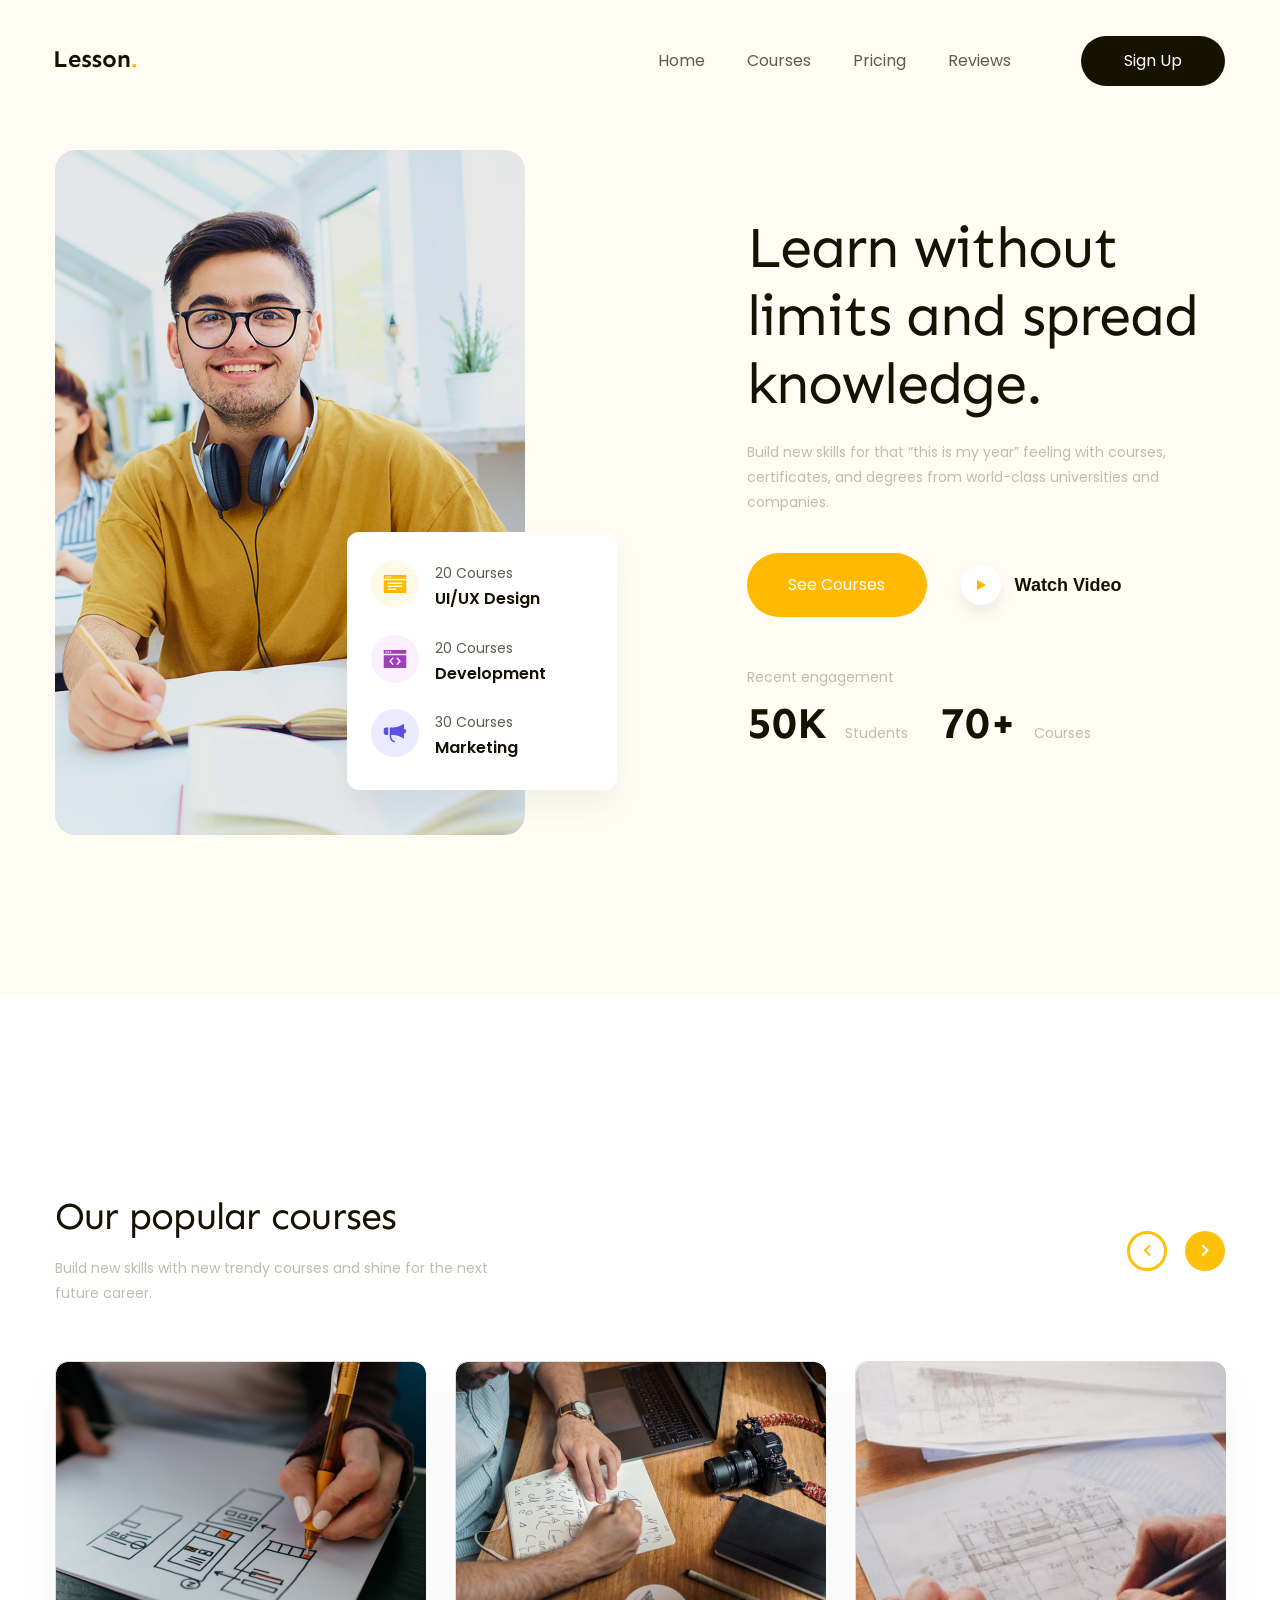
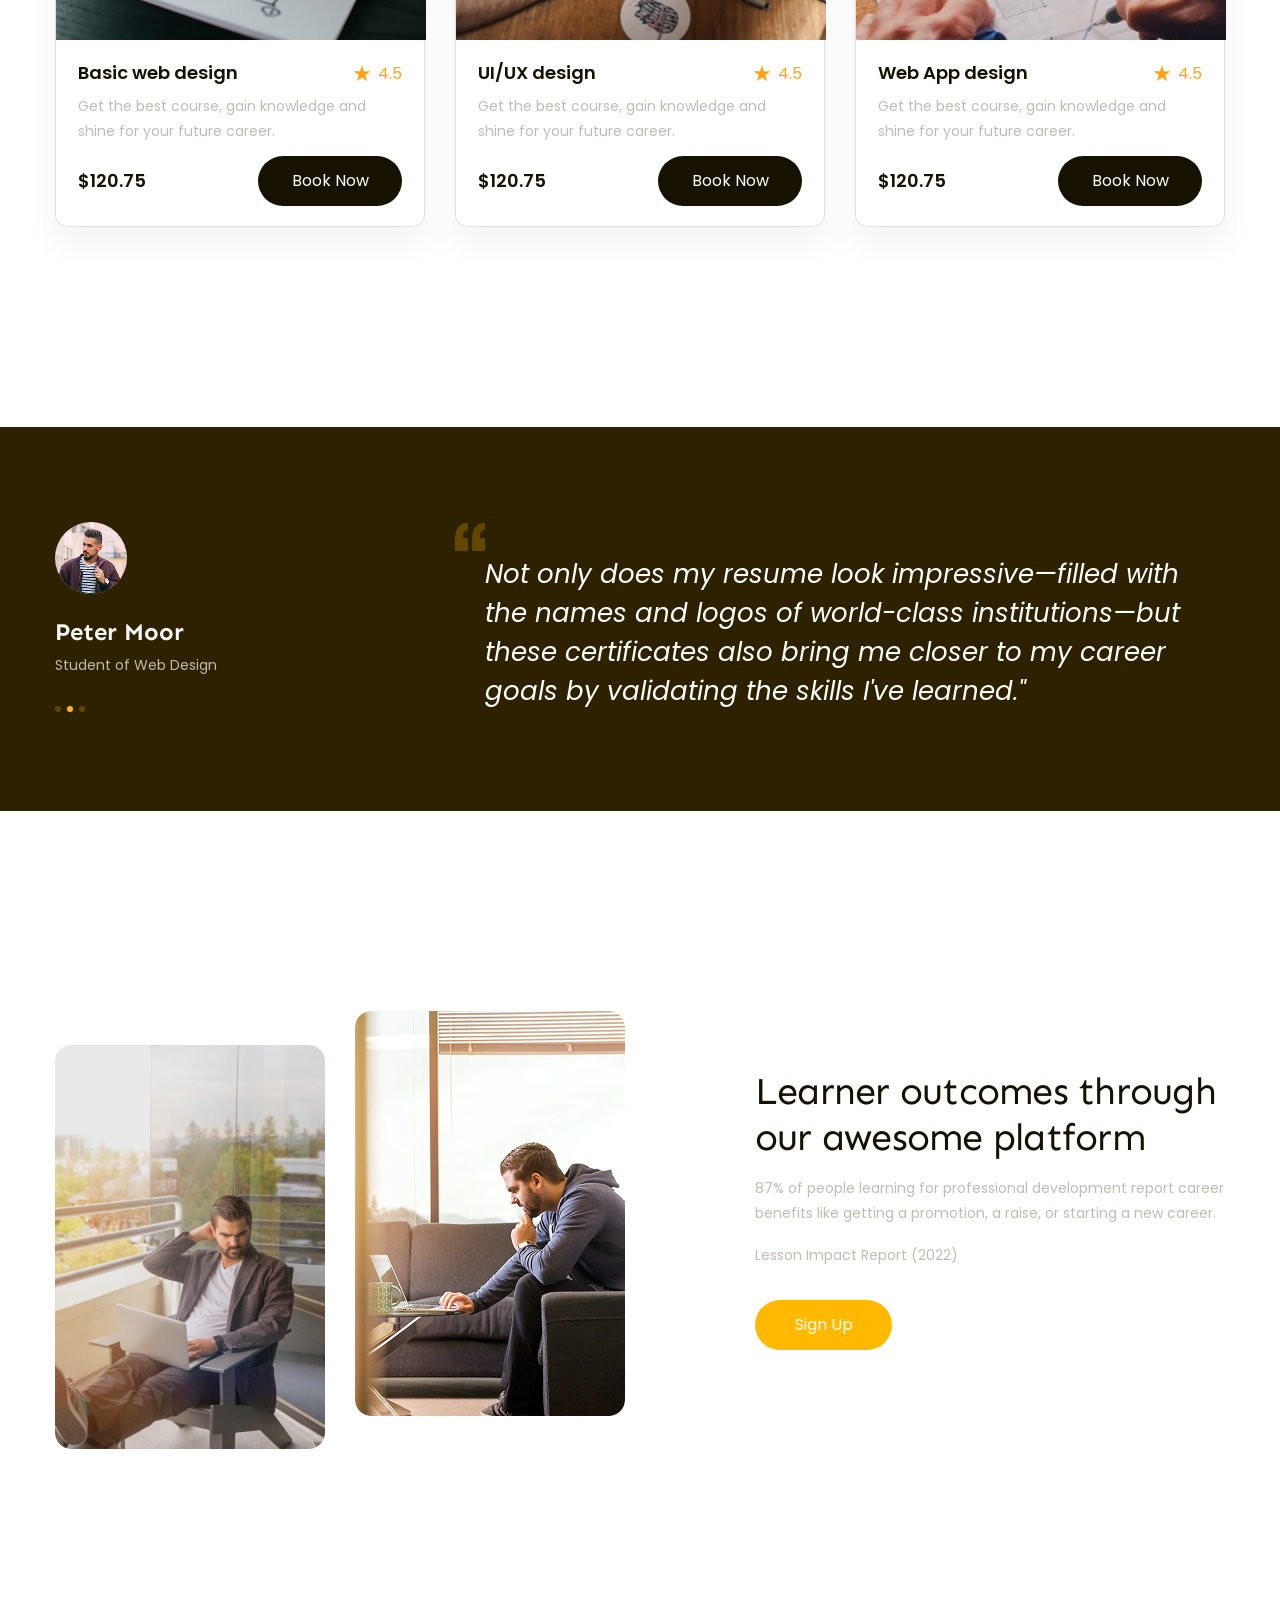
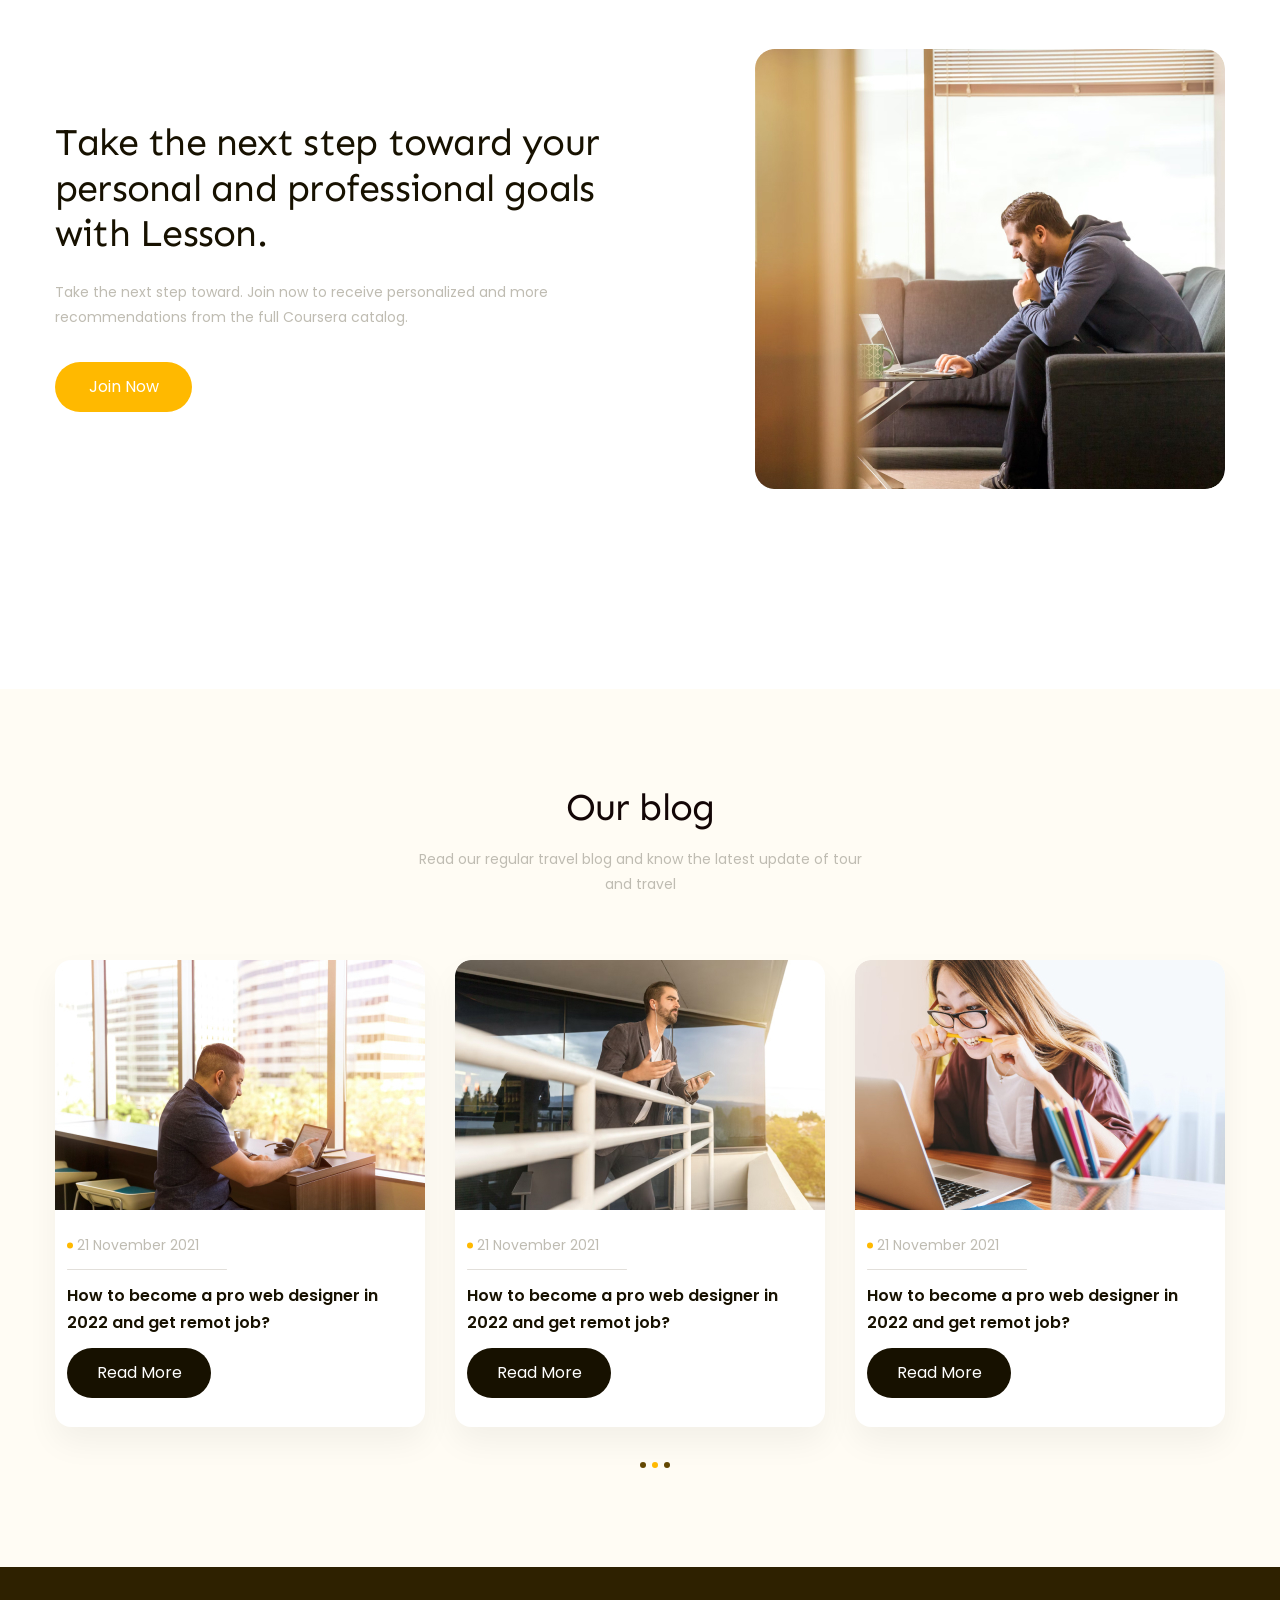
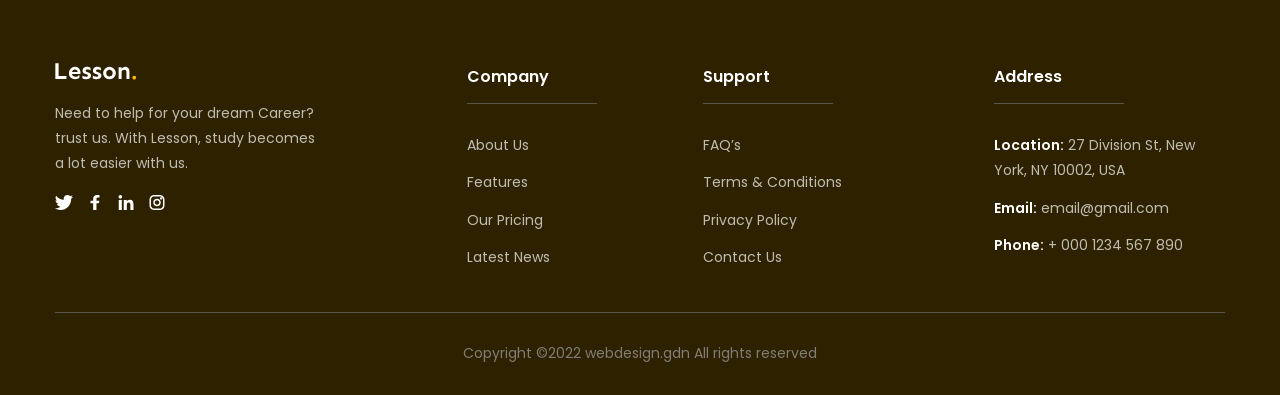
==== index.html @ d5eab435 "Di chuyển assets và index.html ra khỏi DUAN2" ====
<!DOCTYPE html>
<html lang="en">
    <head>
        <meta charset="UTF-8" />
        <meta name="viewport" content="width=device-width, initial-scale=1.0" />
        <title>du an 2</title>
        <!-- reset css -->
        <link rel="stylesheet" href="./assets/css/reset.css" />
        <!-- icon -->
        <link
            rel="stylesheet"
            href="https://cdnjs.cloudflare.com/ajax/libs/font-awesome/5.15.3/css/all.min.css"
        />

        <!-- embed font -->
        <link rel="preconnect" href="https://fonts.googleapis.com" />
        <link rel="preconnect" href="https://fonts.gstatic.com" crossorigin />
        <link
            href="https://fonts.googleapis.com/css2?family=Poppins:ital,wght@0,400;0,600;0,700;1,400&family=Sen:wght@700&display=swap"
            rel="stylesheet"
        />
        <!-- styles -->
        <link rel="stylesheet" href="./assets/css/styles.css" />
    </head>
    <body>
        <main>
            <!-- -------------fixed--------------- -->
            <header class="header fixed">
                <div class="main-content">
                    <div class="body">
                        <!-- logo -->
                        <a href=""
                            ><img
                                src="./assets/img/logo.svg"
                                alt="lesson"
                                class="logo"
                        /></a>
                        <!-- nav -->
                        <nav class="nav">
                            <ul>
                                <li class="active">
                                    <a href="#home">Home</a>
                                </li>
                                <li>
                                    <a href="#course">Courses</a>
                                </li>
                                <li>
                                    <a href="#pricing">Pricing</a>
                                </li>
                                <li>
                                    <a href="#review">Reviews</a>
                                </li>
                            </ul>
                        </nav>
                        <!-- action -->
                        <div class="action">
                            <a href="#!" class="btn signup-btn">Sign Up</a>
                        </div>
                    </div>
                </div>
            </header>
            <!-- -----------Hero-------------- -->
            <div id="home" class="hero">
                <div class="main-content">
                    <div class="body">
                        <!-- hero left -->
                        <div class="media-block">
                            <img
                                src="./assets/img/hero.jpg"
                                alt="Learn without limits and spread knowledge."
                                class="img"
                            />

                            <div class="hero-summary">
                                <div class="item">
                                    <div class="icon">
                                        <img
                                            src="./assets/icon/list.svg"
                                            alt="UI/UX Design"
                                        />
                                    </div>
                                    <div class="info">
                                        <p class="label">20 Courses</p>
                                        <p class="title">UI/UX Design</p>
                                    </div>
                                </div>

                                <div class="item">
                                    <div class="icon">
                                        <img
                                            src="./assets/icon/dev.svg"
                                            alt="Development"
                                        />
                                    </div>
                                    <div class="info">
                                        <p class="label">20 Courses</p>
                                        <p class="title">Development</p>
                                    </div>
                                </div>

                                <div class="item">
                                    <div class="icon">
                                        <img
                                            src="./assets/icon/speaker.svg"
                                            alt="Marketing"
                                        />
                                    </div>
                                    <div class="info">
                                        <p class="label">30 Courses</p>
                                        <p class="title">Marketing</p>
                                    </div>
                                </div>
                            </div>
                        </div>
                        <!-- hero-right -->
                        <div class="content-block">
                            <h1 class="heading">
                                Learn without limits and spread knowledge.
                            </h1>
                            <p class="desc">
                                Build new skills for that “this is my year”
                                feeling with courses, certificates, and degrees
                                from world-class universities and companies.
                            </p>
                            <div class="cta-group">
                                <a class="btn hero-cta" href="#!"
                                    >See Courses</a
                                >
                                <button class="watch-video">
                                    <div class="icon">
                                        <img
                                            src="assets/icon/play.svg"
                                            alt=""
                                        />
                                    </div>
                                    <span>Watch Video</span>
                                </button>
                            </div>
                            <p class="desc">Recent engagement</p>
                            <p class="desc start">
                                <strong>50K</strong> Students
                                <strong>70+</strong> Courses
                            </p>
                        </div>
                    </div>
                </div>
            </div>
            <!-------------course----------------- -->
            <section id="course" class="course main-content">
                <!-- introduce -->
                <div class="introduce">
                    <h2 class="heading">Our popular courses</h2>
                    <p class="desc">
                        Build new skills with new trendy courses and shine for
                        the next future career.
                    </p>
                </div>
                <!-- chuyển--------------- -->

                <div class="transfer">
                    <button>
                        <i
                            class="fas fa-chevron-left my-icon"
                            style="color: #ffc107"
                        ></i>
                    </button>
                    <button>
                        <i
                            class="fas fa-chevron-right my-icon-2"
                            style="color: #fff"
                        ></i>
                    </button>
                </div>

                <div class="dislay">
                    <div class="main">
                        <img
                            class="img"
                            src="./assets/img/Webds.jpg"
                            alt="Basic web design"
                        />
                        <div class="review">
                            <div class="review-3">
                                <h3 class="heading">Basic web design</h3>
                                <div class="danhgia">
                                    <img
                                        src="./assets/icon/Star 6.svg"
                                        alt="sao"
                                        class="icon"
                                    />
                                    <span>4.5</span>
                                </div>
                            </div>
                            <p class="desc">
                                Get the best course, gain knowledge and shine
                                for your future career.
                            </p>
                            <div class="buy">
                                <strong class="money">$120.75</strong>
                                <a href="#!" class="btn">Book Now</a>
                            </div>
                        </div>
                    </div>
                    <div class="main">
                        <img
                            class="img"
                            src="./assets/img/uiux.jpg"
                            alt="UI/UX design"
                        />
                        <div class="review">
                            <div class="review-3">
                                <h3 class="heading">UI/UX design</h3>
                                <div class="danhgia">
                                    <img
                                        src="./assets/icon/Star 6.svg"
                                        alt="sao"
                                        class="icon"
                                    />
                                    <span>4.5</span>
                                </div>
                            </div>
                            <p class="desc">
                                Get the best course, gain knowledge and shine
                                for your future career.
                            </p>
                            <div class="buy">
                                <strong class="money">$120.75</strong>
                                <a href="#!" class="btn">Book Now</a>
                            </div>
                        </div>
                    </div>
                    <div class="main">
                        <img
                            class="img"
                            src="./assets/img/appds.jpg"
                            alt="Web App design"
                        />
                        <div class="review">
                            <div class="review-3">
                                <h3 class="heading">Web App design</h3>
                                <div class="danhgia">
                                    <img
                                        src="./assets/icon/Star 6.svg"
                                        alt="sao"
                                        class="icon"
                                    />
                                    <span>4.5</span>
                                </div>
                            </div>
                            <p class="desc">
                                Get the best course, gain knowledge and shine
                                for your future career.
                            </p>
                            <div class="buy">
                                <strong class="money">$120.75</strong>
                                <a href="#!" class="btn">Book Now</a>
                            </div>
                        </div>
                    </div>
                </div>
            </section>
            <!-- ----------     slogan--------------- -->
            <section class="slogan">
                <div class="main-content">
                    <div class="author">
                        <img
                            src="./assets/img/avt.jpg"
                            alt="avatar"
                            class="avt"
                        />
                        <h3 class="name">Peter Moor</h3>
                        <p class="desc">Student of Web Design</p>
                        <img
                            src="./assets/icon/3cham.svg"
                            alt=""
                            class="icon"
                        />
                    </div>
                    <main class="slogan-content">
                        <img
                            src="./assets/icon/champhay.svg"
                            alt=""
                            class="icon"
                        />
                        <i
                            >Not only does my resume look impressive—filled with
                            the names and logos of world-class institutions—but
                            these certificates also bring me closer to my career
                            goals by validating the skills I've learned."
                        </i>
                    </main>
                </div>
            </section>
            <!-- -------------stats------------ -->
            <section id="pricing" class="stats">
                <div class="main-content">
                    <!-- ------------stats on-------------- -->
                    <div class="highlight">
                        <img
                            src="./assets/img/imgstas1.jpg"
                            alt="ảnh"
                            class="img-stats1"
                        />
                        <img
                            src="./assets/img/imgstas2.jpg"
                            alt="ảnh"
                            class="img-stats2"
                        />
                        <div class="stats-main-1">
                            <h2 class="heading">
                                Learner outcomes through our awesome platform
                            </h2>
                            <p class="desc">
                                87% of people learning for professional
                                development report career benefits like getting
                                a promotion, a raise, or starting a new career.
                            </p>
                            <p class="desc">Lesson Impact Report (2022)</p>
                            <a href="#!" class="btn">Sign Up</a>
                        </div>
                    </div>
                    <!-- -------------stats below---------------- -->
                    <div class="call-action">
                        <div class="stats-main-2">
                            <h2 class="heading">
                                Take the next step toward your personal and
                                professional goals with Lesson.
                            </h2>
                            <p class="desc">
                                Take the next step toward. Join now to receive
                                personalized and more recommendations from the
                                full Coursera catalog.
                            </p>
                            <a href="#!" class="btn">Join Now</a>
                        </div>
                        <img
                            src="./assets/img/imgstas3.jpg"
                            alt="ảnh"
                            class="img-stats3"
                        />
                    </div>
                </div>
            </section>
            <!-- -----------------blog------------- -->
            <section id="review" class="blog">
                <div class="main-content">
                    <div class="blog-title">
                        <h2 class="heading">Our blog</h2>
                        <p class="desc">
                            Read our regular travel blog and know the latest
                            update of tour and travel
                        </p>
                    </div>
                    <main class="blog-main">
                        <div class="blog-main-content-parent">
                            <img
                                src="./assets/img/imgblog-1.jpg"
                                alt="avt-1"
                                class="img"
                            />
                            <div class="blog-main-content">
                                <div class="time">
                                    <img
                                        src="./assets/icon/icon-time-blog.svg"
                                        alt="."
                                        class="icon"
                                    />
                                    <p class="desc">21 November 2021</p>
                                </div>
                                <h3 class="heading">
                                    How to become a pro web designer in 2022 and
                                    get remot job?
                                </h3>
                                <a href="#!" class="btn">Read More</a>
                            </div>
                        </div>
                        <div class="blog-main-content-parent">
                            <img
                                src="./assets/img/imgblog-2.jpg"
                                alt="avt-2"
                                class="img"
                            />
                            <div class="blog-main-content">
                                <div class="time">
                                    <img
                                        src="./assets/icon/icon-time-blog.svg"
                                        alt="."
                                        class="icon"
                                    />
                                    <p class="desc">21 November 2021</p>
                                </div>
                                <h3 class="heading">
                                    How to become a pro web designer in 2022 and
                                    get remot job?
                                </h3>
                                <a href="#!" class="btn">Read More</a>
                            </div>
                        </div>
                        <div class="blog-main-content-parent">
                            <img
                                src="./assets/img/imgblog-3.jpg"
                                alt="avt-3"
                                class="img"
                            />
                            <div class="blog-main-content">
                                <div class="time">
                                    <img
                                        src="./assets/icon/icon-time-blog.svg"
                                        alt="."
                                        class="icon"
                                    />
                                    <p class="desc">21 November 2021</p>
                                </div>
                                <h3 class="heading">
                                    How to become a pro web designer in 2022 and
                                    get remot job?
                                </h3>
                                <a href="#!" class="btn">Read More</a>
                            </div>
                        </div>
                    </main>
                </div>
                <div class="icon-chuyentiep">
                    <img src="./assets/icon/3cham.svg" alt="chuyentrang" />
                </div>
            </section>
            <!-------------footer-------------------- -->
            <footer class="footer">
                <main class="main-content">
                    <main class="footer-main-content">
                        <div class="main-content-child-1">
                            <a href=""
                                ><img
                                    src="./assets/icon/Lesson-footer..svg"
                                    alt=""
                                    class="logo"
                            /></a>

                            <p class="desc">
                                Need to help for your dream Career? trust us.
                                With Lesson, study becomes a lot easier with us.
                            </p>
                            <div class="icon-parent">
                                <img
                                    src="./assets/icon/twitter.svg"
                                    alt="twitter"
                                    class="icon"
                                />
                                <img
                                    src="./assets/icon/Facebook.svg"
                                    alt="facebook"
                                    class="icon"
                                />
                                <img
                                    src="./assets/icon/Linkedin.svg"
                                    alt="linkedin"
                                    class="icon"
                                />
                                <img
                                    src="./assets/icon/Instagram.svg"
                                    alt="instagram"
                                    class="icon"
                                />
                            </div>
                        </div>

                        <div class="main-content-child-2">
                            <div class="main-content-child">
                                <h2 class="heading">Company</h2>
                                <p class="desc">About Us</p>
                                <p class="desc">Features</p>
                                <p class="desc">Our Pricing</p>
                                <p class="desc">Latest News</p>
                            </div>
                            <div class="main-content-child">
                                <h2 class="heading">Support</h2>
                                <p class="desc">FAQ’s</p>
                                <p class="desc">Terms & Conditions</p>
                                <p class="desc">Privacy Policy</p>
                                <p class="desc">Contact Us</p>
                            </div>
                            <div class="main-content-child">
                                <h2 class="heading">Address</h2>

                                <p class="desc">
                                    <strong>Location:</strong> 27 Division St,
                                    New York, NY 10002, USA
                                </p>
                                <p class="desc">
                                    <strong>Email:</strong> email@gmail.com
                                </p>

                                <p class="desc">
                                    <strong>Phone:</strong> + 000 1234 567 890
                                </p>
                            </div>
                        </div>
                    </main>
                    <footer class="Copyright">
                        Copyright ©2022 webdesign.gdn All rights reserved
                    </footer>
                </main>
            </footer>
        </main>
    </body>
</html>
---- assets/css/styles.css ----
* {
    box-sizing: border-box;
}

:root {
    --primary-color: #ffb900;
    --font-family: "Sen", sans-serif;
}
html {
    font-size: 62.5%;
    scroll-behavior: smooth;
}
body {
    font-size: 1.6rem;
    font-family: "Poppins", sans-serif;
}
/* common */
.btn {
    display: inline-block;
    text-align: center;
    min-width: 144px;
    padding: 0 16px;
    line-height: 50px;
    color: #fff;
    font-size: 16px;
    border-radius: 9999px;
    background: #171100;
}
.btn:hover {
    opacity: 0.9;
}
a {
    text-decoration: none;
}
.main-content {
    width: 1170px;
    max-width: calc(100% - 48px);
    margin-left: auto;
    margin-right: auto;
}
/* header */
.header {
    background: #fffcf4;
}
.header .hero {
    height: 100vh;
}
.fixed {
    position: sticky;
    top: -28px;
    z-index: 10;
}
.header .body {
    display: flex;
    align-items: center;
    padding: 36px 0 8px;
}
.nav {
    margin-left: auto;
}

.nav ul {
    display: flex;
}
.nav a {
    position: relative;
    padding: 8px 21px;
    color: #5f5b53;
    font-size: 1.6rem;
}
nav a::after {
    content: "";
    position: absolute;
    left: 20px;
    bottom: 8px;
    width: 16px;
    height: 2px; /* Độ dày gạch chân */
    background-color: #000; /* Màu gạch chân */
    transform: scaleX(0); /* Ẩn gạch chân ban đầu */
    transform-origin: top;
    transition: transform 0.3s; /* Hiệu ứng chuyển động */
}

nav a:hover::after {
    transform: scaleX(1); /* Hiển thị gạch chân khi hover */
}

.nav a:hover {
    text-shadow: 1px 0 0 currentColor;
    color: #171100;
    transition: transform 0.3s ease-in-out;
}
/* 
.nav li.active a::after {
    position: absolute;
    left: 21px;
    bottom: 6px;
    display: block;
    content: "";
    width: 12px;
    height: 2px;
    border-radius: 1px;
    background: #171100;
}  */
.header .action {
    margin-left: 49px;
}
/* ------------hero------------- */
.hero {
    background: #fffcf4;
    padding: 56px 0 0;
    height: 100vh;
}
.hero .body {
    display: flex;
}
/* hero left  */
.hero .media-block {
    width: 48%;
    position: relative;
}

.hero .media-block .img {
    width: 470px;
    height: 685px;
    border-radius: 20px;
    object-fit: cover;
}

.hero-summary {
    position: absolute;
    right: 0;
    padding: 28px 24px;
    bottom: 48px;
    width: 270px;
    border-radius: 12px;
    background: #fff;
    box-shadow: 0px 16px 32px 0px rgba(0, 0, 0, 0.05);
}
.hero .hero-summary .item {
    display: flex;
}
.hero .hero-summary .item + .item {
    margin-top: 22px;
}
.hero .hero-summary .icon {
    width: 48px;
    height: 48px;
    border-radius: 50%;
    background-color: #fff9e8;
    display: flex;
    justify-content: center;
    align-items: center;
}
.hero-summary .item:nth-of-type(2) .icon {
    background: #fcefff;
}
.hero-summary .item:nth-of-type(3) .icon {
    background: #ebeaff;
}

.hero .hero-summary .info {
    margin-left: 16px;
}
.hero-summary .info .label {
    color: #5f5b53;
    font-size: 14px;
    line-height: 1.86;
}
.hero-summary .info .title {
    color: #171100;
    font-size: 1.8 rem;
    font-weight: 600;
    line-height: 1.67;
}

/* hero right ------------------ */
.hero .content-block {
    padding: 64px 0 0 130px;
    width: 52%;
}
.hero .heading {
    color: #171100;
    font-family: var(--font-family);
    font-size: 5.8rem;
    line-height: 1.17;
    letter-spacing: -1.16px;
}
.hero .desc {
    margin: 22px 0 22px 0;
    color: #5f5b53;
    font-size: 1.8rem;
    line-height: 1.6; /* 166.667% */
}

.hero .cta-group {
    display: flex;
    margin: 38px 0 48px 0;
}
.hero-cta {
    min-width: 180px;
    line-height: 64px;
    background-color: var(--primary-color);
}
.content-block .watch-video {
    display: flex;
    align-items: center;
    margin-left: 28px;
    border: none;
    background: #fffcf4;
}
.watch-video .icon {
    display: flex;
    align-items: center;
    justify-content: center;
    width: 40px;
    height: 40px;
    margin-right: 14px;
    border-radius: 50%;
    background: rgba(255, 255, 255, 1);
    box-shadow: 0px 8px 16px rgba(0, 0, 0, 0.07);
}
.watch-video .icon {
    cursor: pointer;
}
.content-block span {
    color: #171100;
    font-size: 1.8rem;
    font-weight: 600;
    line-height: 1.6; /* 166.667% */
}
.start strong {
    margin-right: 14px;
    color: #171100;
    font-family: var(--font-family);
    font-size: 4.4rem;
    font-weight: 700;
    line-height: 1.2; /* 122.727% */
}
.start strong:nth-of-type(2) {
    margin-left: 28px;
}
.content-block .start {
    min-width: 173px;
    height: 54px;
    margin-top: -14px;
}
/* -----------course--------------- */
.course {
    padding: 200px 0;
    position: relative;
}
.course .main:nth-of-type(2) {
    margin: 0 30px;
}
.course .main {
    border-radius: 12px;
    background: #fff;
    border: 1px solid #e2dfda;
    box-shadow: 0px 18px 36px 0px rgba(0, 0, 0, 0.05);
    min-width: 370px;
    height: 466px;
}
.course .dislay {
    display: flex;
}
.introduce .heading {
    color: #171100;
    font-family: var(--font-family);
    font-size: 3.8rem;
    line-height: 1.2; /* 126.316% */
    letter-spacing: -0.76px;
}
.introduce .desc {
    display: inline-block;
    width: 458px;
    color: #5f5b53;
    font-size: 1.8rem;
    font-weight: 400;
    line-height: 1.6; /* 166.667% */
    margin: 16px 0 55px;
}

/* ------------chuyển tiếp ----------------- */
.transfer {
    position: absolute;
    right: 0;
    top: 242px;
    display: flex;
    width: 98px;
    justify-content: space-between;
}
.transfer button {
    background: #fff;
    border: none;
    cursor: pointer;
}
.my-icon {
    display: flex;
    align-items: center;
    justify-content: center;
    width: 40px;
    height: 40px;
    background: #fff;
    border: 3px #ffc107 solid;
    border-radius: 50%;
    margin: -6px;
}
.my-icon-2 {
    display: flex;
    align-items: center;
    justify-content: center;
    width: 40px;
    height: 40px;
    background: #ffc107;
    border-radius: 50%;
    margin: -6px;
}

.dislay .main .img {
    object-fit: cover;
    border-radius: 12px 12px 0px 0px;
    padding-bottom: 16px;
}
.review-3 {
    display: flex;
    justify-content: space-between;
    align-items: center;
}
.danhgia {
    display: flex;
}
.danhgia span {
    padding-left: 7px;
    color: #fea31b;
    font-size: 1.6rem;
    font-weight: 400;
    line-height: 1.7; /* 175% */
}
.review .heading {
    color: #171100;
    font-size: 1.8rem;
    font-weight: 600;
    line-height: 1.6; /* 166.667% */
}
.review .desc {
    margin: 6px 0 12px;
    width: 326px;
    color: #5f5b53;
    font-size: 1.4rem;
    font-weight: 400;
    line-height: 1.8; /* 185.714% */
}
.dislay .review {
    padding: 0 22px;
}
.review .buy {
    display: flex;
    justify-content: space-between;
    align-items: center;
}
.buy .money {
    color: #171100;
    font-size: 1.8rem;
    font-weight: 600;
    line-height: 1.6; /* 166.667% */
}
.buy .btn {
    width: 118px;
    height: 50px;
    background: #171100;
}
.buy .btn:hover {
    background: #ffb900;
    transition: background 0.3s ease-in-out;
}
/* ----------------Slogan------------------ */
.slogan {
    background: #2e2100;
    padding-top: 96px;
    padding-bottom: 96px;
}
.slogan .main-content {
    position: relative;
    display: flex;
    justify-content: space-between;
    align-items: end;
    min-width: 400px;
    height: 192px;
}
.slogan .avt {
    width: 72px;
    height: 72px;
    object-fit: cover;
    border-radius: 50%;
}
.author .name {
    color: #f7f7f7;
    font-family: var(--font-family);
    font-size: 2.4rem;
    font-weight: 700;
    line-height: 1.4; /* 141.667% */
    margin: 18px 0 4px;
}
.author .desc {
    min-width: 159px;
    color: #bfbcb2;
    font-size: 1.4rem;
    font-weight: 400;
    line-height: 1.8; /* 185.714% */
}
.author .icon {
    width: 30px;
    height: 6px;
    margin-top: 28px;
}
.slogan-content .icon {
    position: absolute;
    left: 400px;
    top: 0;
    width: 30px;
    height: 28px;
}
.slogan-content i {
    display: inline-block;
    width: 740px;
    height: 160px;
    color: #fff;
    font-size: 2.6rem;
    font-style: italic;
    font-weight: 400;
    line-height: 1.5; /* 153.846% */
}
/* -------------------stats------------------- */
.stats {
    padding-top: 200px;
    height: 1478px;
}

.stats .heading {
    color: #171100;
    font-family: var(--font-family);
    font-size: 3.8rem;
    line-height: 1.2; /* 126.316% */
    letter-spacing: -0.76px;
}
.stats .desc {
    color: #5f5b53;
    font-size: 1.6rem;
    font-weight: 400;
    line-height: 1.7; /* 175% */
    padding-top: 16px;
}
.stats .btn {
    min-width: 137px;
    height: 50px;
    background: var(--primary-color);
}
/* stats on */
.stats .highlight {
    display: flex;
}
.highlight .stats-main-1 {
    padding-top: 58px;
}
.highlight .img-stats1 {
    margin: 34px 30px 0 0;
    min-width: 270px;
    height: 404px;
    object-fit: cover;
    border-radius: 16px;
}
.highlight .img-stats2 {
    margin-right: 130px;
    min-width: 270px;
    height: 405px;
    object-fit: cover;

    border-radius: 16px;
}
.highlight .desc:nth-of-type(2) {
    padding: 16px 0 32px;
}
/* stats below */
.stats .call-action {
    display: flex;
    padding-top: 200px;
    height: 135px;
}
.call-action .stats-main-2 {
    margin-top: 71px;
}
.stats-main-2 .heading {
    width: 570px;
    height: 144px;
}
.stats-main-2 .desc {
    width: 570px;
    padding-bottom: 32px;
}
.call-action .img-stats3 {
    min-width: 470px;
    height: 440px;
    object-fit: cover;
    padding-left: 130px;
    border-radius: 20px;
}

/* --------------blog-------------- */
.blog {
    position: relative;
    background: #fffcf4;
    height: 878px;
}
.blog .icon-chuyentiep {
    position: absolute;
    bottom: 96px;
    left: 50%;
}
/*------blog-title------------- */
.blog-title {
    padding-top: 96px;
    display: flex;
    flex-direction: column;
    align-items: center;
    text-align: center;
}

.blog-title .heading {
    color: #130606;
    font-family: var(--font-family);
    font-size: 3.8rem;
    line-height: 1.2; /* 126.316% */
    letter-spacing: -0.76px;
}
.blog-title .desc {
    margin-top: 16px;
    margin-bottom: 55px;
    width: 448px;
    height: 58px;
    color: #696262;
    font-size: 1.6rem;
    font-weight: 400;
    line-height: 1.7; /* 175% */
}
/* -------------blog-main------------- */
.blog .blog-main {
    display: flex;
    justify-content: space-between;
}
.blog-main-content-parent {
    min-width: 370px;
    height: 467px;
    border-radius: 16px;
    background: #fff;
    box-shadow: 0px 16px 32px 0px rgba(0, 0, 0, 0.05);
}
.blog-main-content-parent .img {
    width: 370px;
    height: 250px;
    object-fit: cover;
    border-radius: 16px 16px 0px 0px;
}
.blog-main-content-parent .blog-main-content {
    padding: 20px 12px 0;
}
.blog-main .time {
    position: relative;
    display: flex;
}
.blog-main .time::before {
    position: absolute;
    content: " ";
    width: 160px;
    height: 1px;
    border-radius: 0.5px;
    background: #e2dfda;
    bottom: -12px;
}

.time .desc {
    margin-left: 4px;
}
.blog-main .desc {
    color: #5f5b53;
    font-size: 1.4rem;
    font-weight: 400;
    line-height: 1.8; /* 185.714% */
}
.blog-main .heading {
    width: 330px;
    margin-top: 24px;
    color: #171100;
    font-size: 1.6rem;
    font-weight: 600;
    line-height: 1.7; /* 175% */
}
.blog-main .btn {
    margin-top: 12px;
    width: 118px;
    height: 50px;
}
.blog-main .btn:hover {
    background: var(--primary-color);
    transition: background 0.3s;
}

/* ------------footer----------------- */
.footer {
    position: relative;
    background: #2e2100;
    height: 428px;
}
.footer .footer-main-content {
    display: flex;
    padding-top: 96px;
}

.main-content-child-1 {
    padding-right: 145px;
}

.main-content-child-1 .icon {
    display: inline-block;
    width: 85px;
    height: 24px;
}
.main-content .desc {
    color: #bfbcb2;
    font-size: 1.4rem;
    font-weight: 400;
    line-height: 1.8;
}
.main-content-child-1 .desc {
    padding: 18px 0;
    width: 267px;
}
.main-content-child-1 .icon-parent {
    display: flex;
    justify-content: space-between;
    width: 111px;
    height: 15px;
}
.main-content-child-1 .icon {
    width: 18px;
    height: 15px;
}

.main-content-child-2 {
    display: flex;
    justify-content: space-between;
    width: 785px;
    height: 211px;
}
.main-content-child-2 .heading {
    position: relative;
    color: #fff;
    font-size: 1.6rem;
    font-weight: 600;
    line-height: 1.7; /* 175% */
}
.main-content-child-2 .heading::before {
    position: absolute;
    left: 0;
    bottom: -14px;
    display: inline-block;
    content: "";
    width: 130px;
    height: 1px;
    background: #59554b;
}

.main-content-child-2 .desc {
    padding-top: 12px;
}
.main-content-child-2 .desc:nth-of-type(1) {
    padding-top: 43px;
}
.main-content-child-2 .main-content-child:nth-of-type(3) {
    width: 231px;
}
.main-content-child-2 .main-content-child:nth-of-type(3) strong {
    color: #fff;
    font-size: 1.4;
    font-weight: 600;
}

.main-content .Copyright {
    margin-top: 67px;
    text-align: center;
    color: #807d74;
    font-size: 1.4rem;
    font-weight: 400;
    line-height: 1.8; /* 185.714% */
}
.footer .main-content::after {
    position: absolute;
    bottom: 82px;
    display: inline-block;
    content: "";
    width: 1170px;
    height: 1px;
    background: #59554b;
}
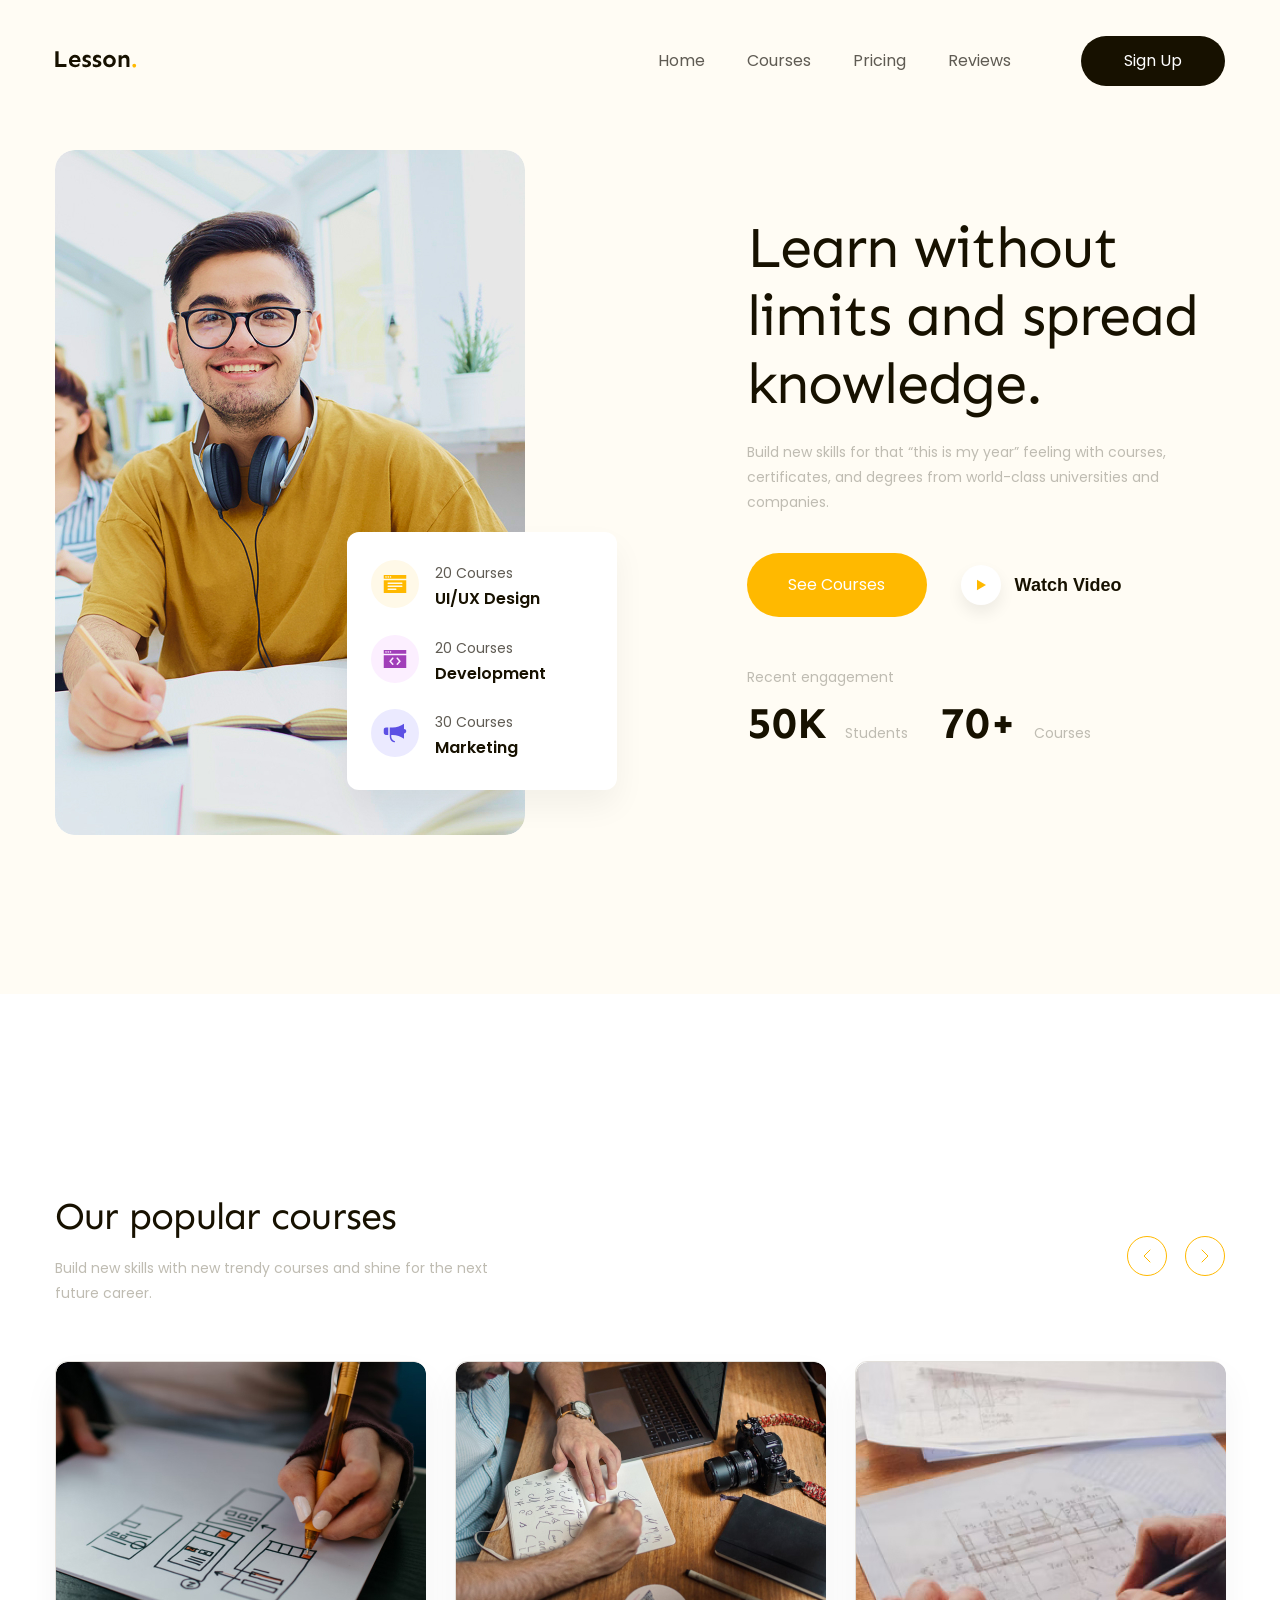
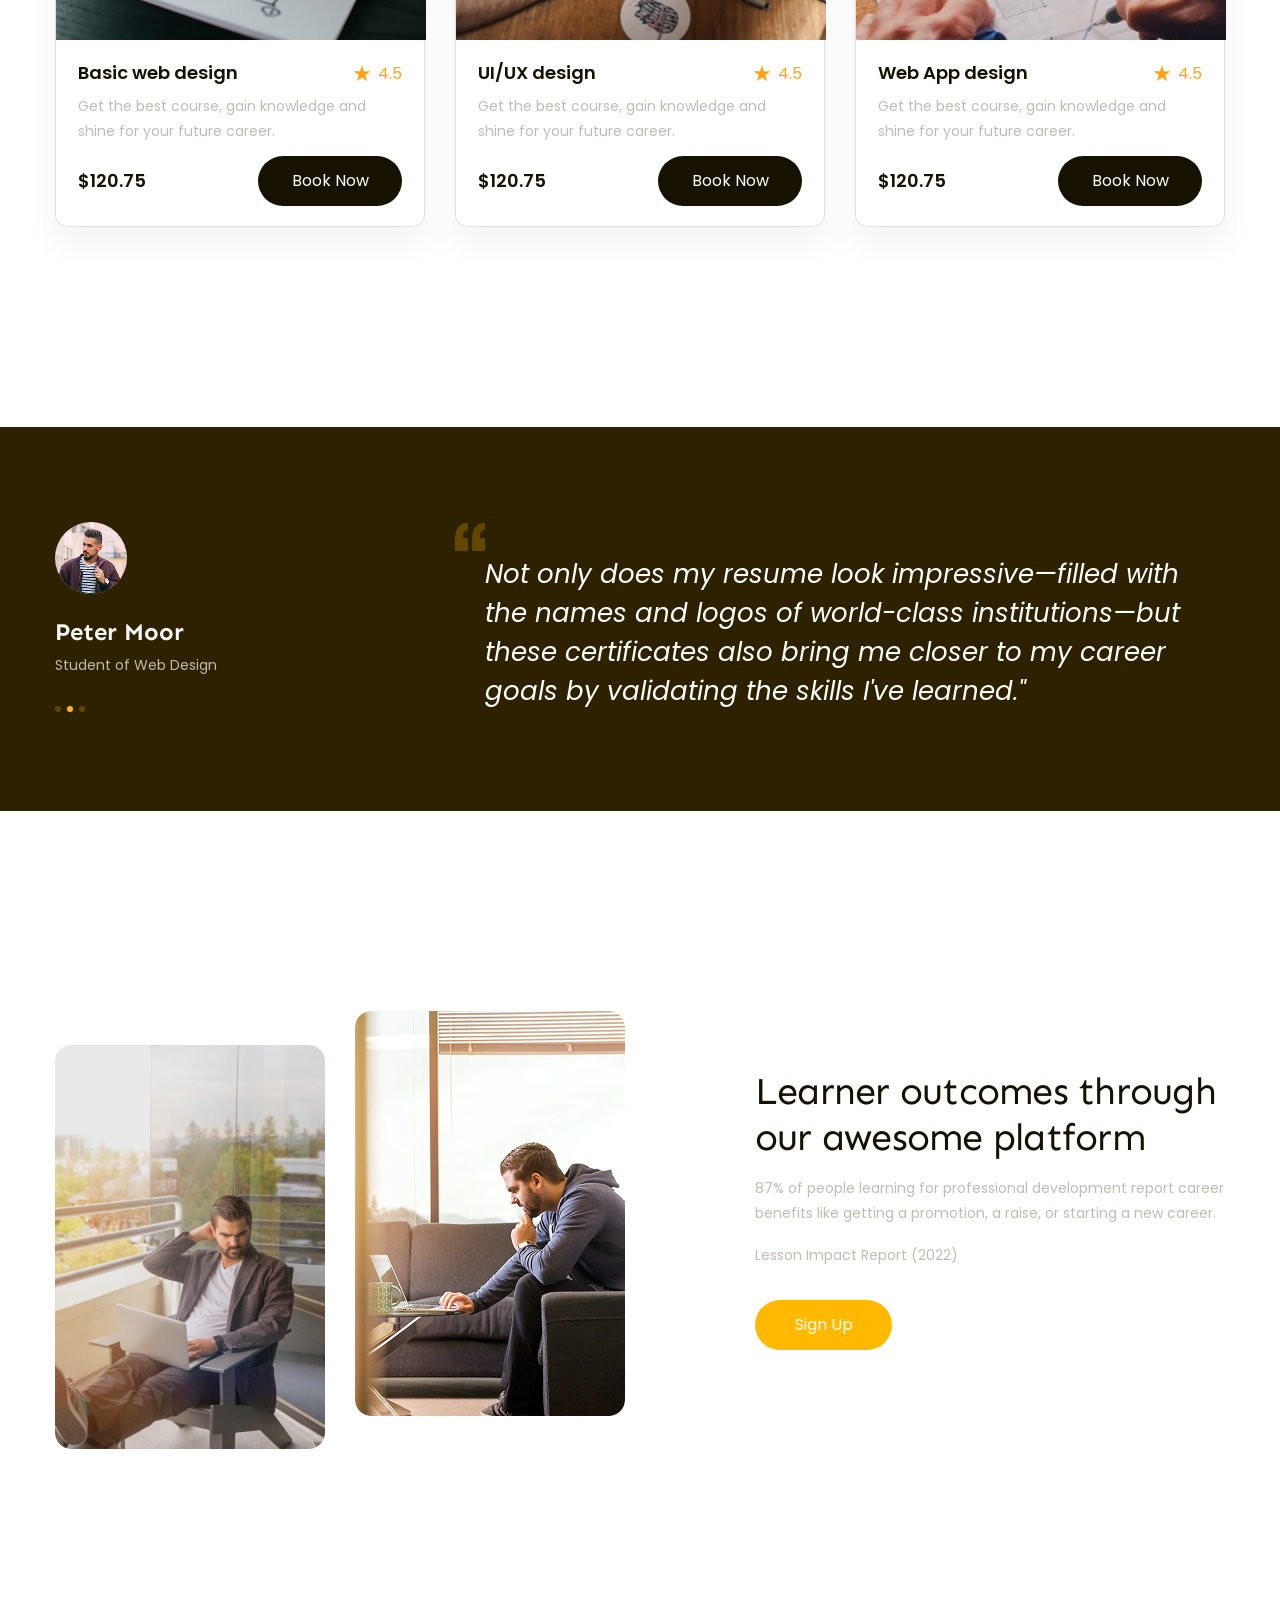
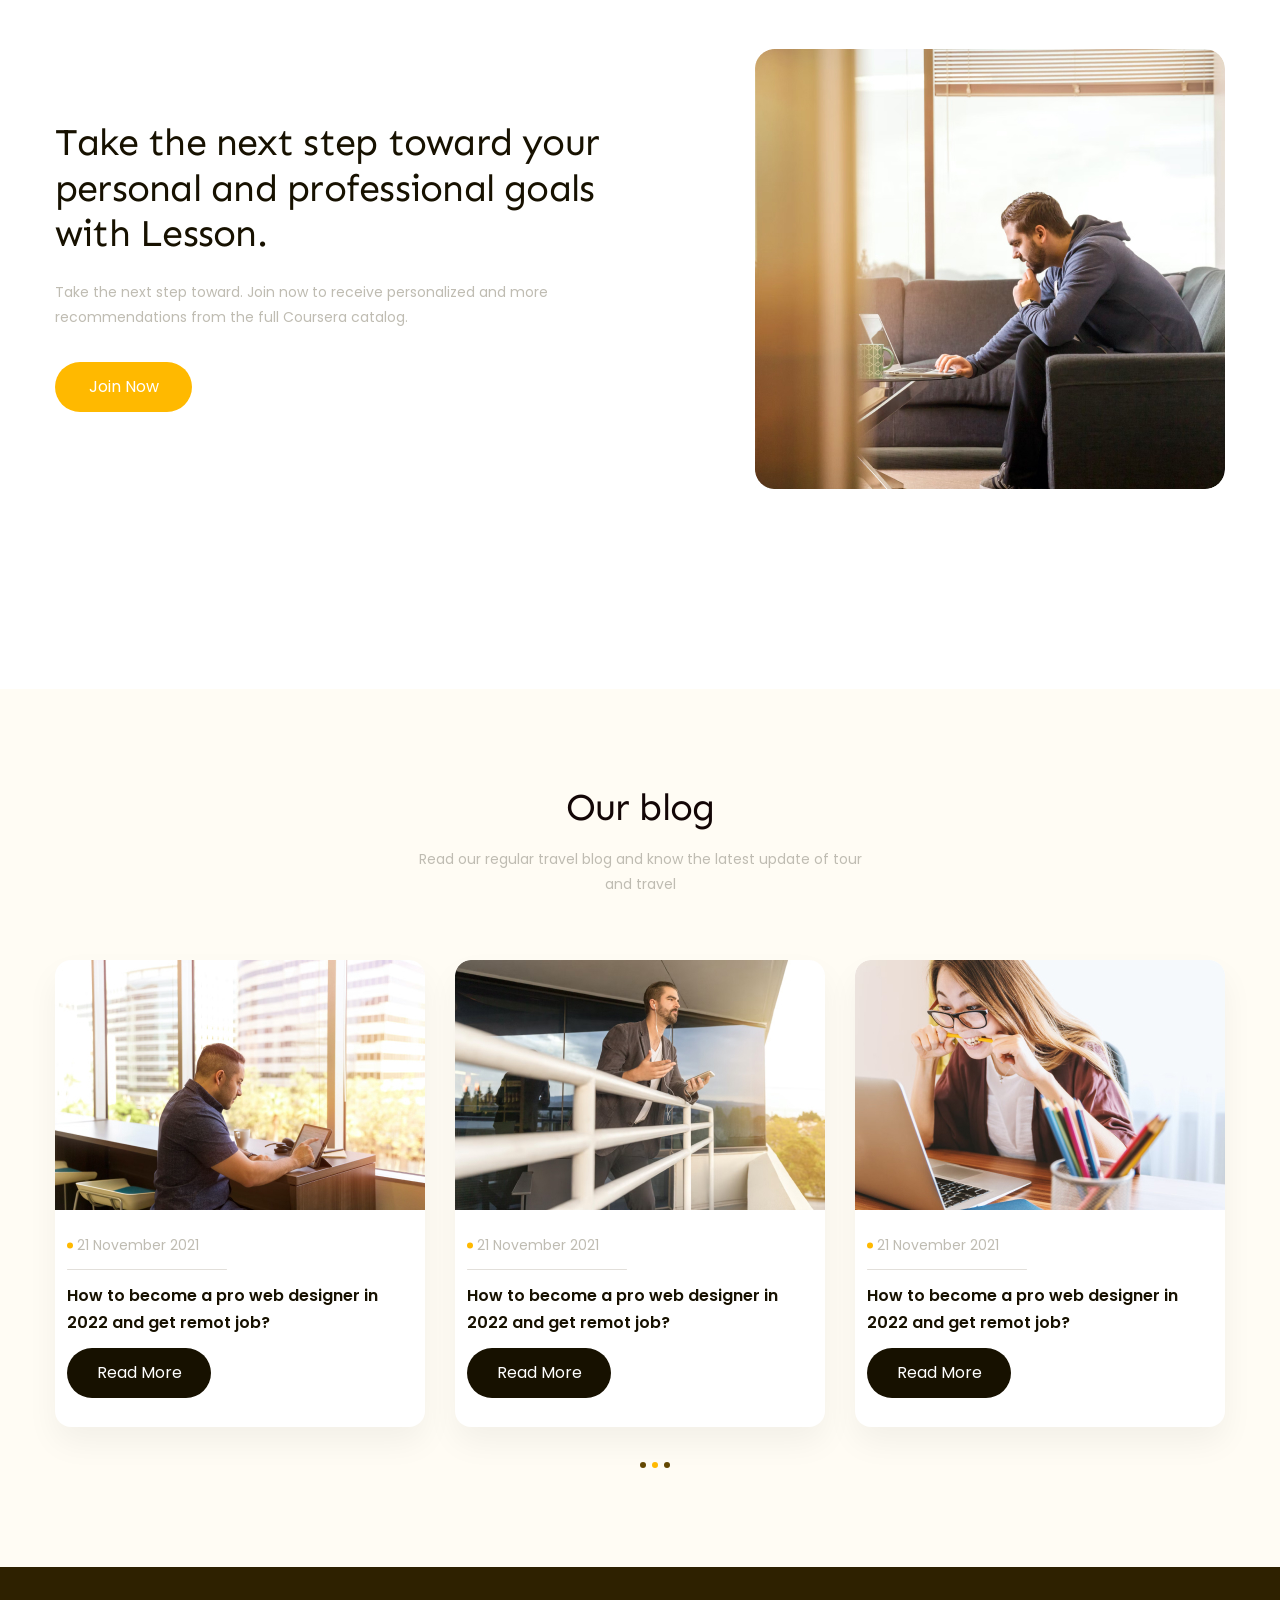
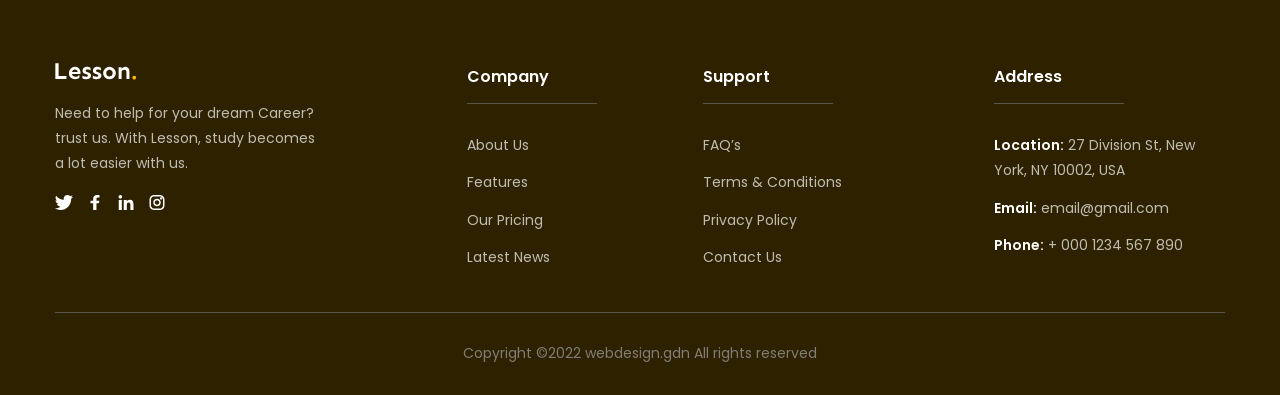
==== commit 2d8b4fad: "chinh lai nut chuyen doi" ====
--- a/index.html
+++ b/index.html
@@ -146,114 +146,137 @@
                 </div>
             </div>
             <!-------------course----------------- -->
-            <section id="course" class="course main-content">
+            <section id="course" class="course">
                 <!-- introduce -->
-                <div class="introduce">
-                    <h2 class="heading">Our popular courses</h2>
-                    <p class="desc">
-                        Build new skills with new trendy courses and shine for
-                        the next future career.
-                    </p>
-                </div>
-                <!-- chuyển--------------- -->
-
-                <div class="transfer">
-                    <button>
-                        <i
-                            class="fas fa-chevron-left my-icon"
-                            style="color: #ffc107"
-                        ></i>
-                    </button>
-                    <button>
-                        <i
-                            class="fas fa-chevron-right my-icon-2"
-                            style="color: #fff"
-                        ></i>
-                    </button>
-                </div>
-
-                <div class="dislay">
-                    <div class="main">
-                        <img
-                            class="img"
-                            src="./assets/img/Webds.jpg"
-                            alt="Basic web design"
-                        />
-                        <div class="review">
-                            <div class="review-3">
-                                <h3 class="heading">Basic web design</h3>
-                                <div class="danhgia">
-                                    <img
-                                        src="./assets/icon/Star 6.svg"
-                                        alt="sao"
-                                        class="icon"
+                <div class="main-content">
+                    <div class="introduce">
+                        <div class="info">
+                            <h2 class="heading">Our popular courses</h2>
+                            <p class="desc">
+                                Build new skills with new trendy courses and
+                                shine for the next future career.
+                            </p>
+                        </div>
+                        <div class="transfer">
+                            <button>
+                                <svg
+                                    xmlns="http://www.w3.org/2000/svg"
+                                    width="8"
+                                    height="14"
+                                    viewBox="0 0 8 14"
+                                    fill="none"
+                                >
+                                    <path
+                                        d="M7 1L1 7L7 13"
+                                        stroke="currentcolor"
+                                        stroke-linecap="round"
+                                        stroke-linejoin="round"
                                     />
-                                    <span>4.5</span>
-                                </div>
-                            </div>
-                            <p class="desc">
-                                Get the best course, gain knowledge and shine
-                                for your future career.
-                            </p>
-                            <div class="buy">
-                                <strong class="money">$120.75</strong>
-                                <a href="#!" class="btn">Book Now</a>
-                            </div>
-                        </div>
-                    </div>
-                    <div class="main">
-                        <img
-                            class="img"
-                            src="./assets/img/uiux.jpg"
-                            alt="UI/UX design"
-                        />
-                        <div class="review">
-                            <div class="review-3">
-                                <h3 class="heading">UI/UX design</h3>
-                                <div class="danhgia">
-                                    <img
-                                        src="./assets/icon/Star 6.svg"
-                                        alt="sao"
-                                        class="icon"
+                                </svg>
+                            </button>
+                            <button>
+                                <svg
+                                    xmlns="http://www.w3.org/2000/svg"
+                                    width="8"
+                                    height="14"
+                                    viewBox="0 0 8 14"
+                                    fill="none"
+                                >
+                                    <path
+                                        d="M1 1L7 7L1 13"
+                                        stroke="currentcolor"
+                                        stroke-linecap="round"
+                                        stroke-linejoin="round"
                                     />
-                                    <span>4.5</span>
-                                </div>
-                            </div>
-                            <p class="desc">
-                                Get the best course, gain knowledge and shine
-                                for your future career.
-                            </p>
-                            <div class="buy">
-                                <strong class="money">$120.75</strong>
-                                <a href="#!" class="btn">Book Now</a>
-                            </div>
-                        </div>
-                    </div>
-                    <div class="main">
-                        <img
-                            class="img"
-                            src="./assets/img/appds.jpg"
-                            alt="Web App design"
-                        />
-                        <div class="review">
-                            <div class="review-3">
-                                <h3 class="heading">Web App design</h3>
-                                <div class="danhgia">
-                                    <img
-                                        src="./assets/icon/Star 6.svg"
-                                        alt="sao"
-                                        class="icon"
-                                    />
-                                    <span>4.5</span>
-                                </div>
-                            </div>
-                            <p class="desc">
-                                Get the best course, gain knowledge and shine
-                                for your future career.
-                            </p>
-                            <div class="buy">
-                                <strong class="money">$120.75</strong>
-                                <a href="#!" class="btn">Book Now</a>
+                                </svg>
+                            </button>
+                        </div>
+                    </div>
+                    <!-- chuyển--------------- -->
+
+                    <div class="dislay">
+                        <div class="main">
+                            <img
+                                class="img"
+                                src="./assets/img/Webds.jpg"
+                                alt="Basic web design"
+                            />
+                            <div class="review">
+                                <div class="review-3">
+                                    <h3 class="heading">Basic web design</h3>
+                                    <div class="danhgia">
+                                        <img
+                                            src="./assets/icon/Star 6.svg"
+                                            alt="sao"
+                                            class="icon"
+                                        />
+                                        <span>4.5</span>
+                                    </div>
+                                </div>
+                                <p class="desc">
+                                    Get the best course, gain knowledge and
+                                    shine for your future career.
+                                </p>
+                                <div class="buy">
+                                    <strong class="money">$120.75</strong>
+                                    <a href="#!" class="btn">Book Now</a>
+                                </div>
+                            </div>
+                        </div>
+                        <div class="main">
+                            <img
+                                class="img"
+                                src="./assets/img/uiux.jpg"
+                                alt="UI/UX design"
+                            />
+                            <div class="review">
+                                <div class="review-3">
+                                    <h3 class="heading">UI/UX design</h3>
+                                    <div class="danhgia">
+                                        <img
+                                            src="./assets/icon/Star 6.svg"
+                                            alt="sao"
+                                            class="icon"
+                                        />
+                                        <span>4.5</span>
+                                    </div>
+                                </div>
+                                <p class="desc">
+                                    Get the best course, gain knowledge and
+                                    shine for your future career.
+                                </p>
+                                <div class="buy">
+                                    <strong class="money">$120.75</strong>
+                                    <a href="#!" class="btn">Book Now</a>
+                                </div>
+                            </div>
+                        </div>
+                        <div class="main">
+                            <img
+                                class="img"
+                                src="./assets/img/appds.jpg"
+                                alt="Web App design"
+                            />
+                            <div class="review">
+                                <div class="review-3">
+                                    <h3 class="heading">Web App design</h3>
+                                    <div class="danhgia">
+                                        <img
+                                            src="./assets/icon/Star 6.svg"
+                                            alt="sao"
+                                            class="icon"
+                                        />
+                                        <span>4.5</span>
+                                    </div>
+                                </div>
+                                <p class="desc">
+                                    Get the best course, gain knowledge and
+                                    shine for your future career.
+                                </p>
+                                <div class="buy">
+                                    <strong class="money">$120.75</strong>
+                                    <a href="#!" class="btn">Book Now</a>
+                                </div>
                             </div>
                         </div>
                     </div>
--- a/assets/css/styles.css
+++ b/assets/css/styles.css
@@ -248,6 +248,8 @@
 /* -----------course--------------- */
 .course {
     padding: 200px 0;
+}
+.course .main-content {
     position: relative;
 }
 .course .main:nth-of-type(2) {
@@ -264,6 +266,11 @@
 .course .dislay {
     display: flex;
 }
+/* introduce ---------------------*/
+.introduce {
+    display: flex;
+    justify-content: space-between;
+}
 .introduce .heading {
     color: #171100;
     font-family: var(--font-family);
@@ -281,40 +288,29 @@
     margin: 16px 0 55px;
 }
 
-/* ------------chuyển tiếp ----------------- */
-.transfer {
-    position: absolute;
-    right: 0;
-    top: 242px;
-    display: flex;
-    width: 98px;
+.introduce .transfer {
+    display: flex;
     justify-content: space-between;
+    width: 9.8rem;
+    height: 4rem;
 }
 .transfer button {
-    background: #fff;
-    border: none;
-    cursor: pointer;
-}
-.my-icon {
     display: flex;
     align-items: center;
     justify-content: center;
+    margin-top: 42px;
+    background: transparent;
+    border: 1px solid var(--primary-color);
     width: 40px;
     height: 40px;
-    background: #fff;
-    border: 3px #ffc107 solid;
     border-radius: 50%;
-    margin: -6px;
-}
-.my-icon-2 {
-    display: flex;
-    align-items: center;
-    justify-content: center;
-    width: 40px;
-    height: 40px;
-    background: #ffc107;
-    border-radius: 50%;
-    margin: -6px;
+
+    color: var(--primary-color);
+}
+.transfer button:hover {
+    background-color: var(--primary-color);
+    color: #fff;
+    cursor: pointer;
 }
 
 .dislay .main .img {
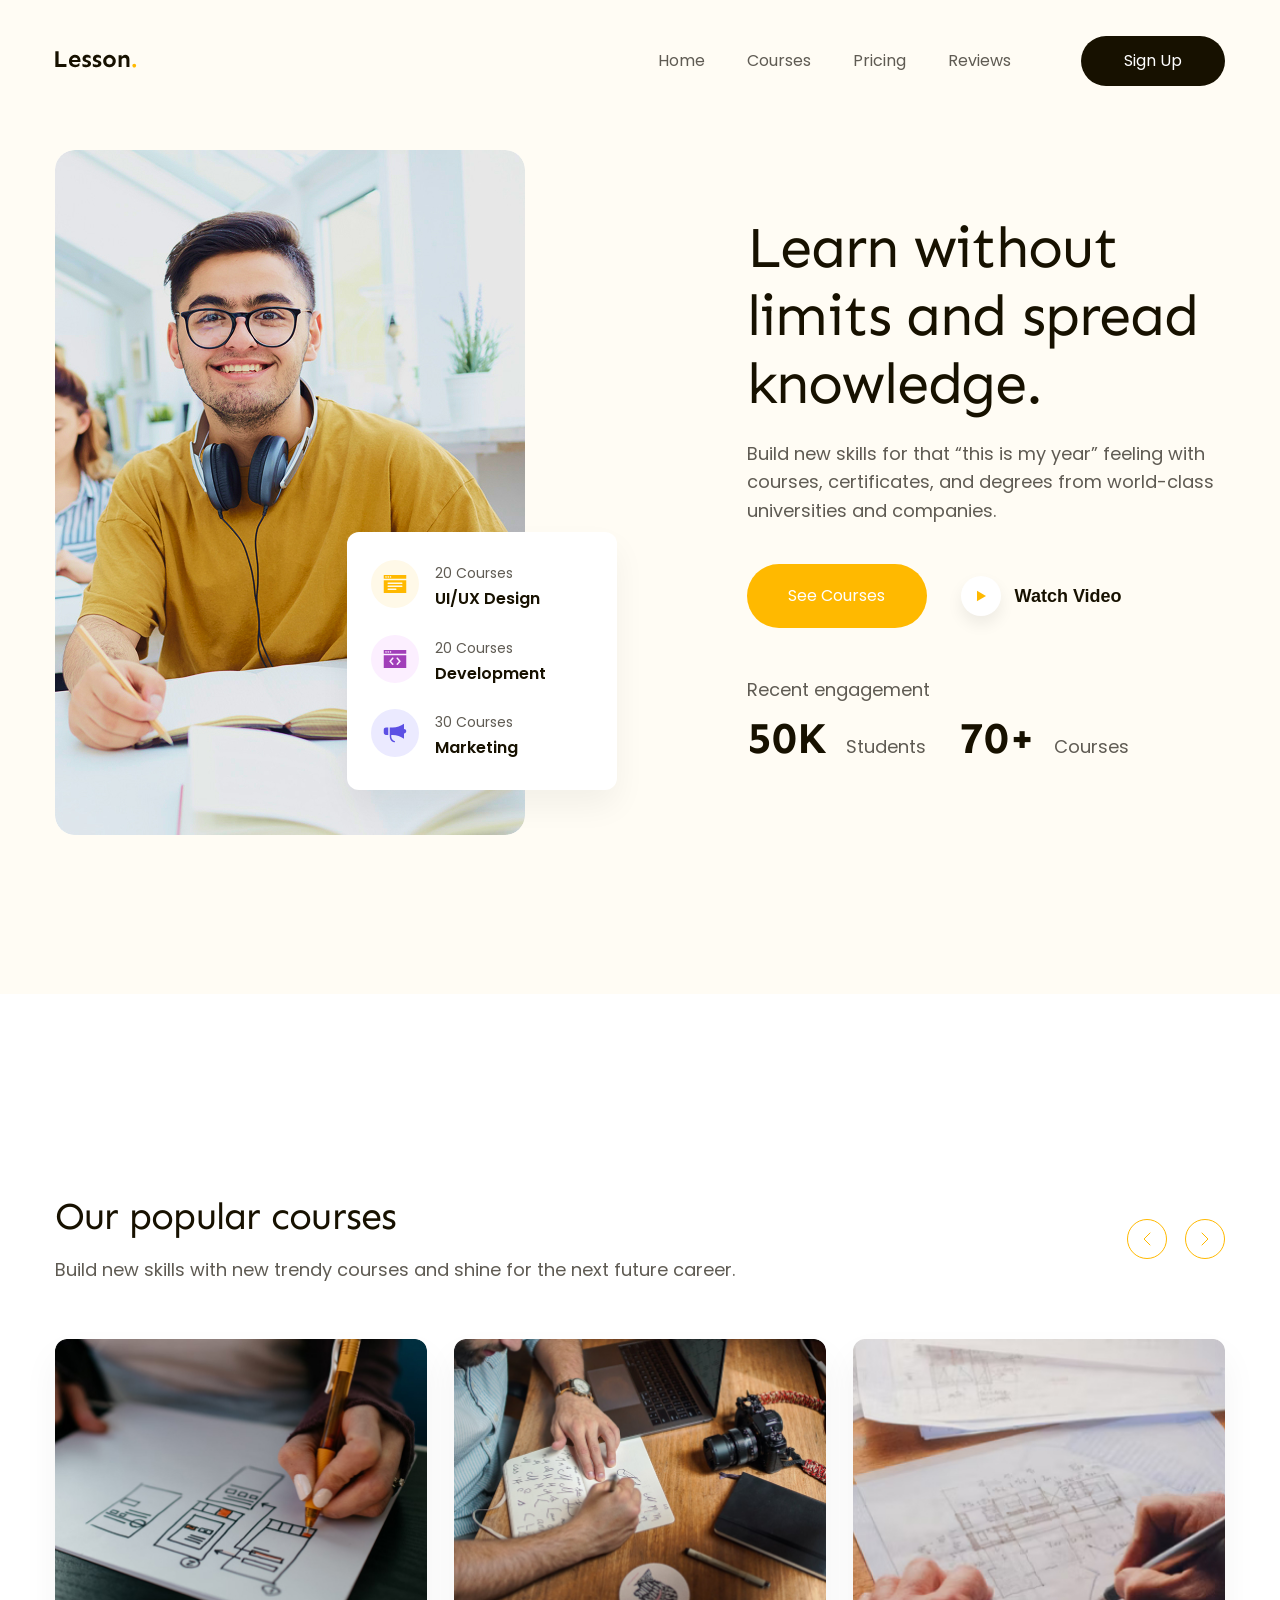
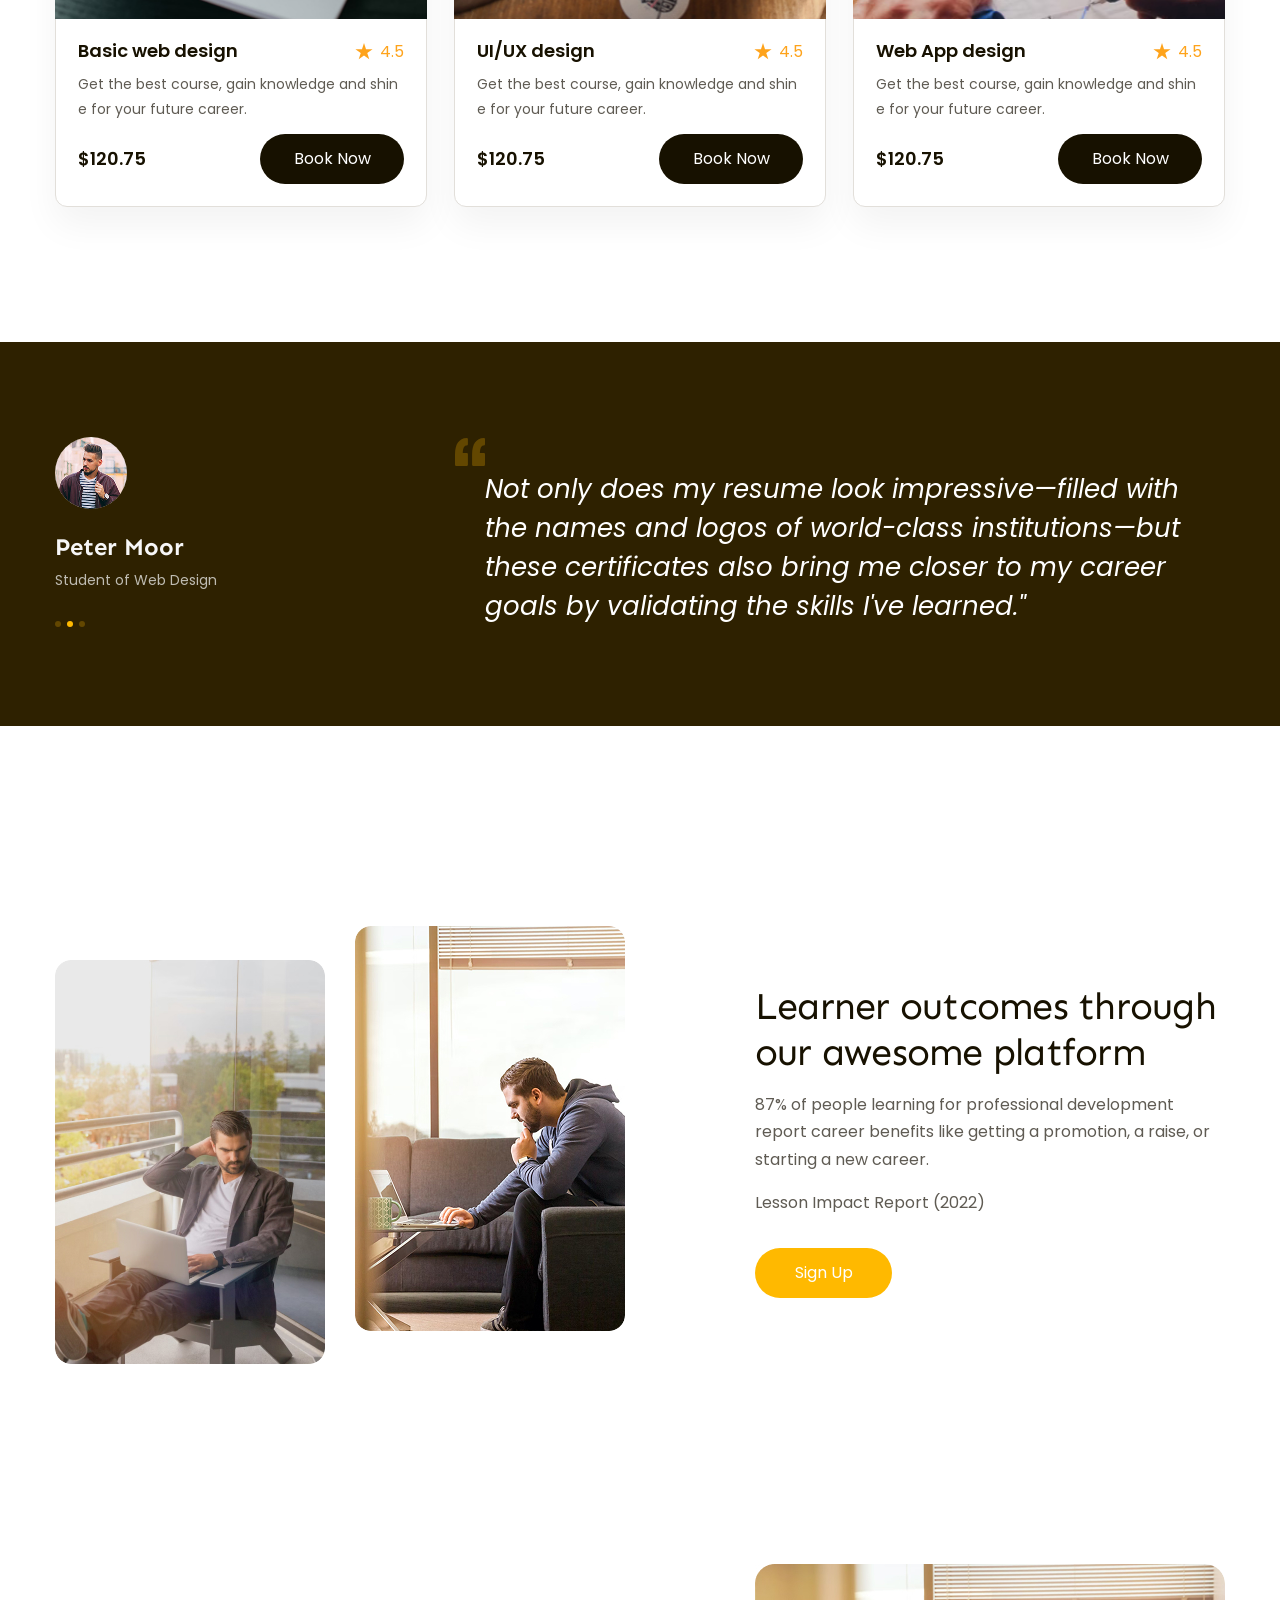
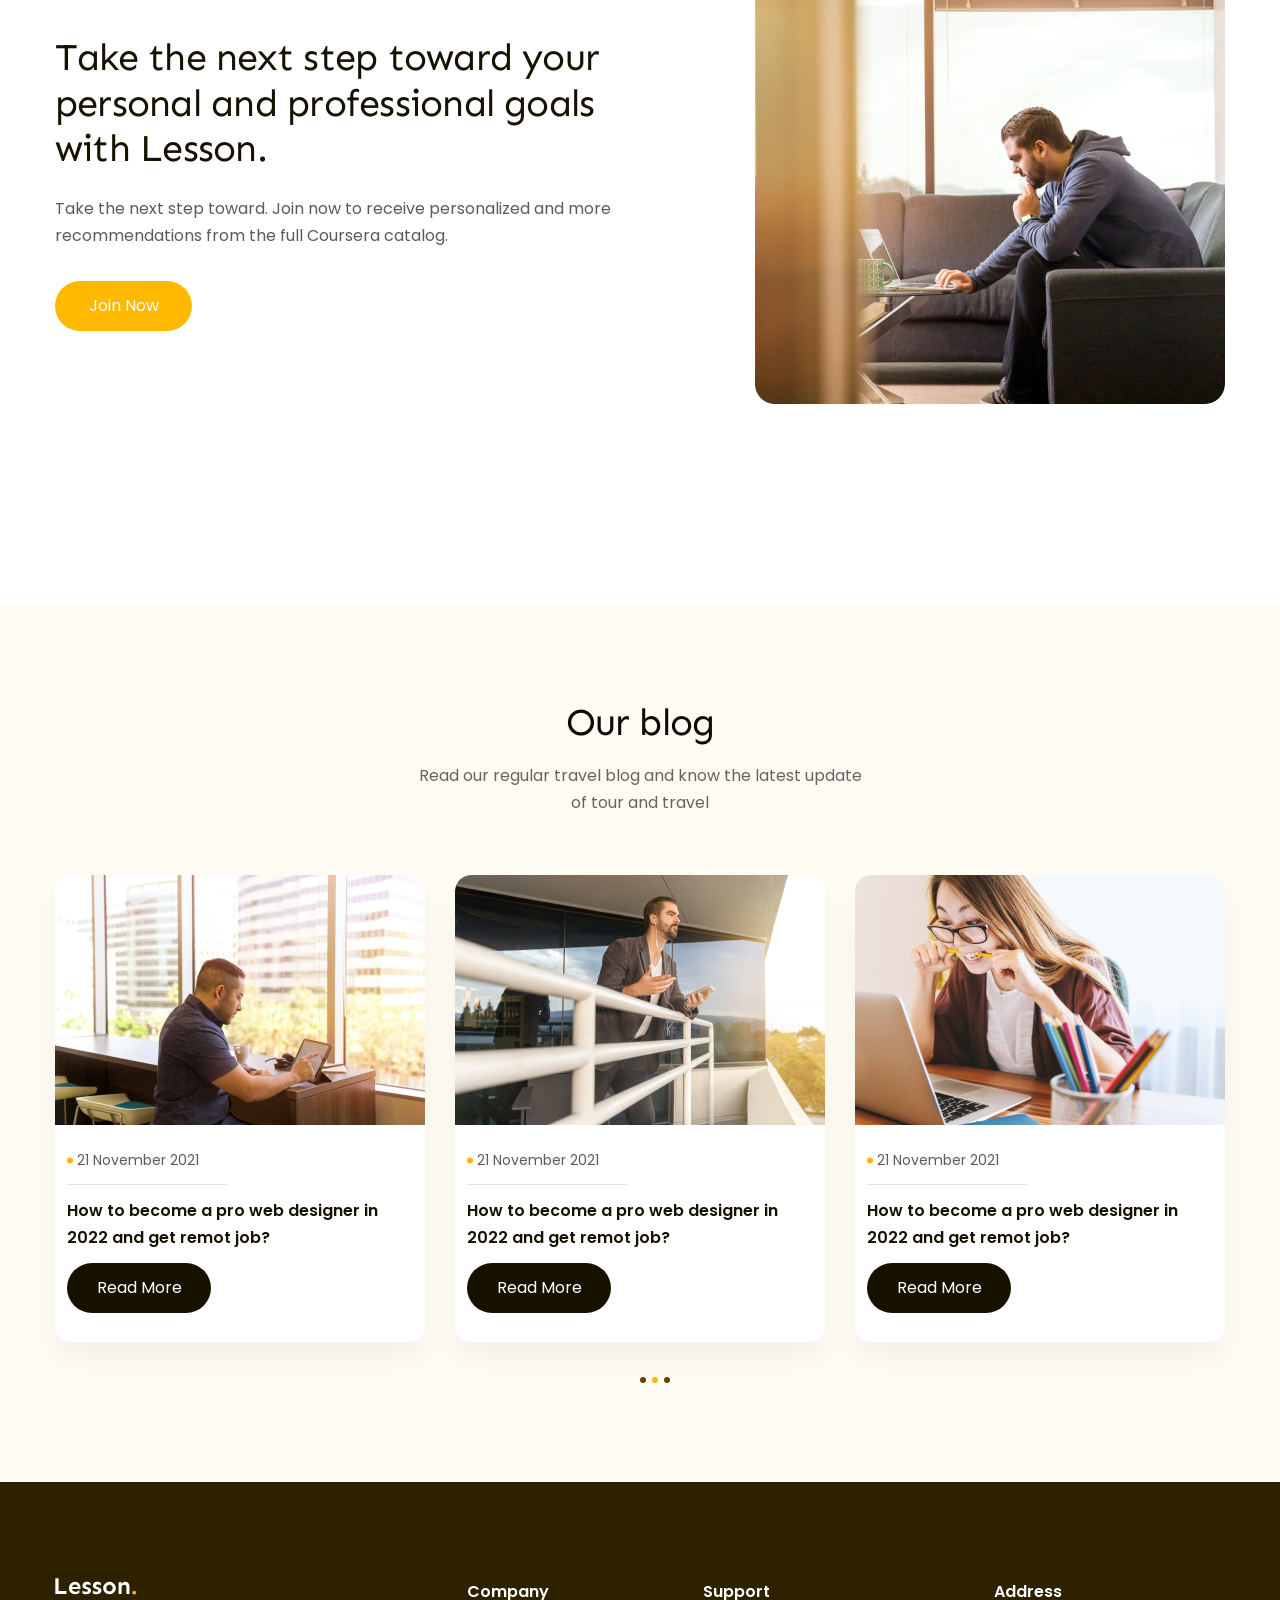
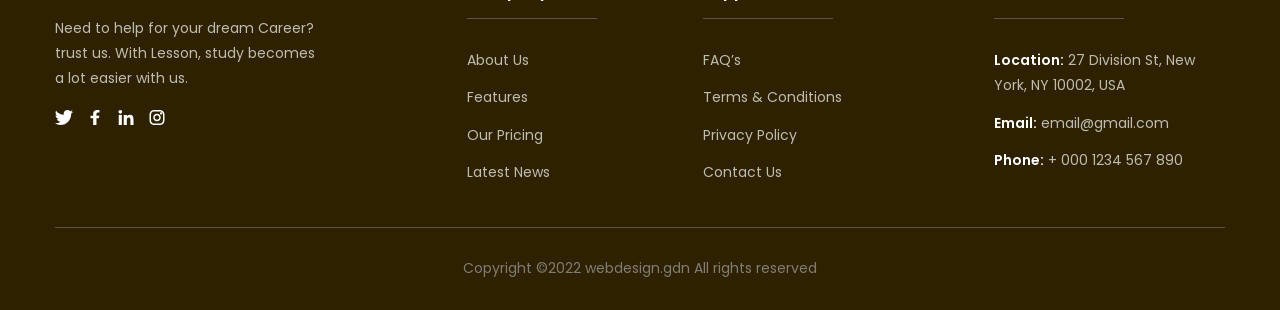
==== commit 02952eb6: "sửa phần course" ====
--- a/index.html
+++ b/index.html
@@ -192,10 +192,9 @@
                             </button>
                         </div>
                     </div>
-                    <!-- chuyển--------------- -->
 
                     <div class="dislay">
-                        <div class="main">
+                        <div class="dislay-main">
                             <img
                                 class="img"
                                 src="./assets/img/Webds.jpg"
@@ -203,7 +202,11 @@
                             />
                             <div class="review">
                                 <div class="review-3">
-                                    <h3 class="heading">Basic web design</h3>
+                                    <a class="heading" href="#!"
+                                        ><h3 class="line-clamp break-all">
+                                            Basic web design
+                                        </h3></a
+                                    >
                                     <div class="danhgia">
                                         <img
                                             src="./assets/icon/Star 6.svg"
@@ -213,7 +216,7 @@
                                         <span>4.5</span>
                                     </div>
                                 </div>
-                                <p class="desc">
+                                <p class="desc line-clamp line-2 break-all">
                                     Get the best course, gain knowledge and
                                     shine for your future career.
                                 </p>
@@ -223,7 +226,7 @@
                                 </div>
                             </div>
                         </div>
-                        <div class="main">
+                        <div class="dislay-main">
                             <img
                                 class="img"
                                 src="./assets/img/uiux.jpg"
@@ -231,7 +234,11 @@
                             />
                             <div class="review">
                                 <div class="review-3">
-                                    <h3 class="heading">UI/UX design</h3>
+                                    <a class="heading" href="#!"
+                                        ><h3 class="line-clamp break-all">
+                                            UI/UX design
+                                        </h3></a
+                                    >
                                     <div class="danhgia">
                                         <img
                                             src="./assets/icon/Star 6.svg"
@@ -241,7 +248,7 @@
                                         <span>4.5</span>
                                     </div>
                                 </div>
-                                <p class="desc">
+                                <p class="desc line-clamp line-2 break-all">
                                     Get the best course, gain knowledge and
                                     shine for your future career.
                                 </p>
@@ -251,7 +258,7 @@
                                 </div>
                             </div>
                         </div>
-                        <div class="main">
+                        <div class="dislay-main">
                             <img
                                 class="img"
                                 src="./assets/img/appds.jpg"
@@ -259,7 +266,11 @@
                             />
                             <div class="review">
                                 <div class="review-3">
-                                    <h3 class="heading">Web App design</h3>
+                                    <a href="#!" class="heading"
+                                        ><h3 class="line-clamp break-all">
+                                            Web App design
+                                        </h3></a
+                                    >
                                     <div class="danhgia">
                                         <img
                                             src="./assets/icon/Star 6.svg"
@@ -269,7 +280,7 @@
                                         <span>4.5</span>
                                     </div>
                                 </div>
-                                <p class="desc">
+                                <p class="desc line-clamp line-2 break-all">
                                     Get the best course, gain knowledge and
                                     shine for your future career.
                                 </p>
--- a/assets/css/styles.css
+++ b/assets/css/styles.css
@@ -15,6 +15,20 @@
     font-family: "Poppins", sans-serif;
 }
 /* common */
+/* gioi han dong  */
+.line-clamp {
+    display: -webkit-box;
+    -webkit-line-clamp: var(--line-clamp, 1);
+    -webkit-box-orient: vertical;
+    overflow: hidden;
+}
+.line-clamp.line-2 {
+    --line-clamp: 2;
+}
+.break-all {
+    word-break: break-all;
+}
+
 .btn {
     display: inline-block;
     text-align: center;
@@ -247,29 +261,26 @@
 }
 /* -----------course--------------- */
 .course {
-    padding: 200px 0;
-}
-.course .main-content {
-    position: relative;
-}
-.course .main:nth-of-type(2) {
-    margin: 0 30px;
-}
-.course .main {
+    padding: 135px 0;
+    margin-top: 65px;
+}
+
+.course .dislay-main {
     border-radius: 12px;
     background: #fff;
     border: 1px solid #e2dfda;
     box-shadow: 0px 18px 36px 0px rgba(0, 0, 0, 0.05);
-    min-width: 370px;
-    height: 466px;
 }
 .course .dislay {
     display: flex;
+    gap: 27px;
 }
 /* introduce ---------------------*/
 .introduce {
     display: flex;
     justify-content: space-between;
+    align-items: center;
+    margin-bottom: 55px;
 }
 .introduce .heading {
     color: #171100;
@@ -280,25 +291,21 @@
 }
 .introduce .desc {
     display: inline-block;
-    width: 458px;
     color: #5f5b53;
     font-size: 1.8rem;
     font-weight: 400;
     line-height: 1.6; /* 166.667% */
-    margin: 16px 0 55px;
+    margin-top: 16px;
 }
 
 .introduce .transfer {
     display: flex;
-    justify-content: space-between;
-    width: 9.8rem;
-    height: 4rem;
+    gap: 18px;
 }
 .transfer button {
     display: flex;
     align-items: center;
     justify-content: center;
-    margin-top: 42px;
     background: transparent;
     border: 1px solid var(--primary-color);
     width: 40px;
@@ -312,11 +319,11 @@
     color: #fff;
     cursor: pointer;
 }
-
-.dislay .main .img {
+.dislay .img {
     object-fit: cover;
     border-radius: 12px 12px 0px 0px;
-    padding-bottom: 16px;
+    margin: -1px;
+    width: calc(100% + 2px);
 }
 .review-3 {
     display: flex;
@@ -348,7 +355,7 @@
     line-height: 1.8; /* 185.714% */
 }
 .dislay .review {
-    padding: 0 22px;
+    padding: 16px 22px 22px;
 }
 .review .buy {
     display: flex;
@@ -621,7 +628,7 @@
     width: 85px;
     height: 24px;
 }
-.main-content .desc {
+.footer .main-content .desc {
     color: #bfbcb2;
     font-size: 1.4rem;
     font-weight: 400;
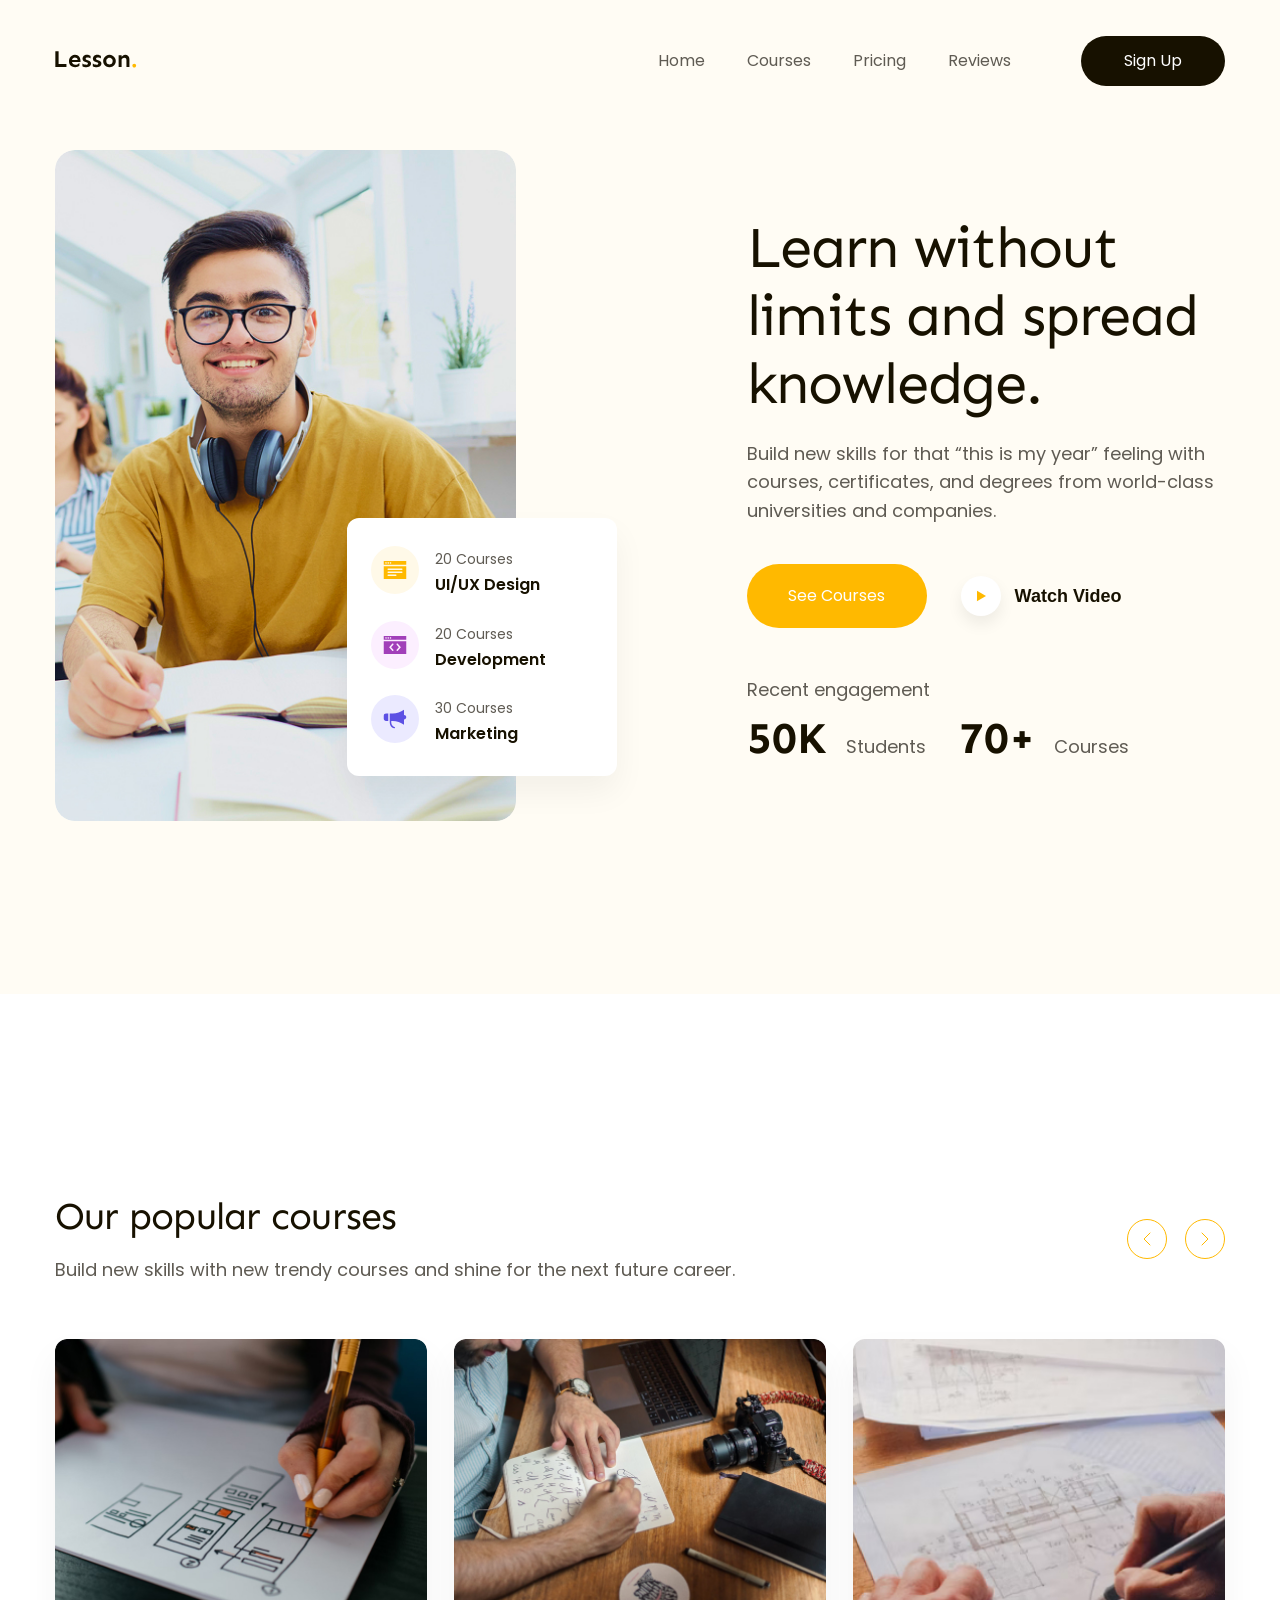
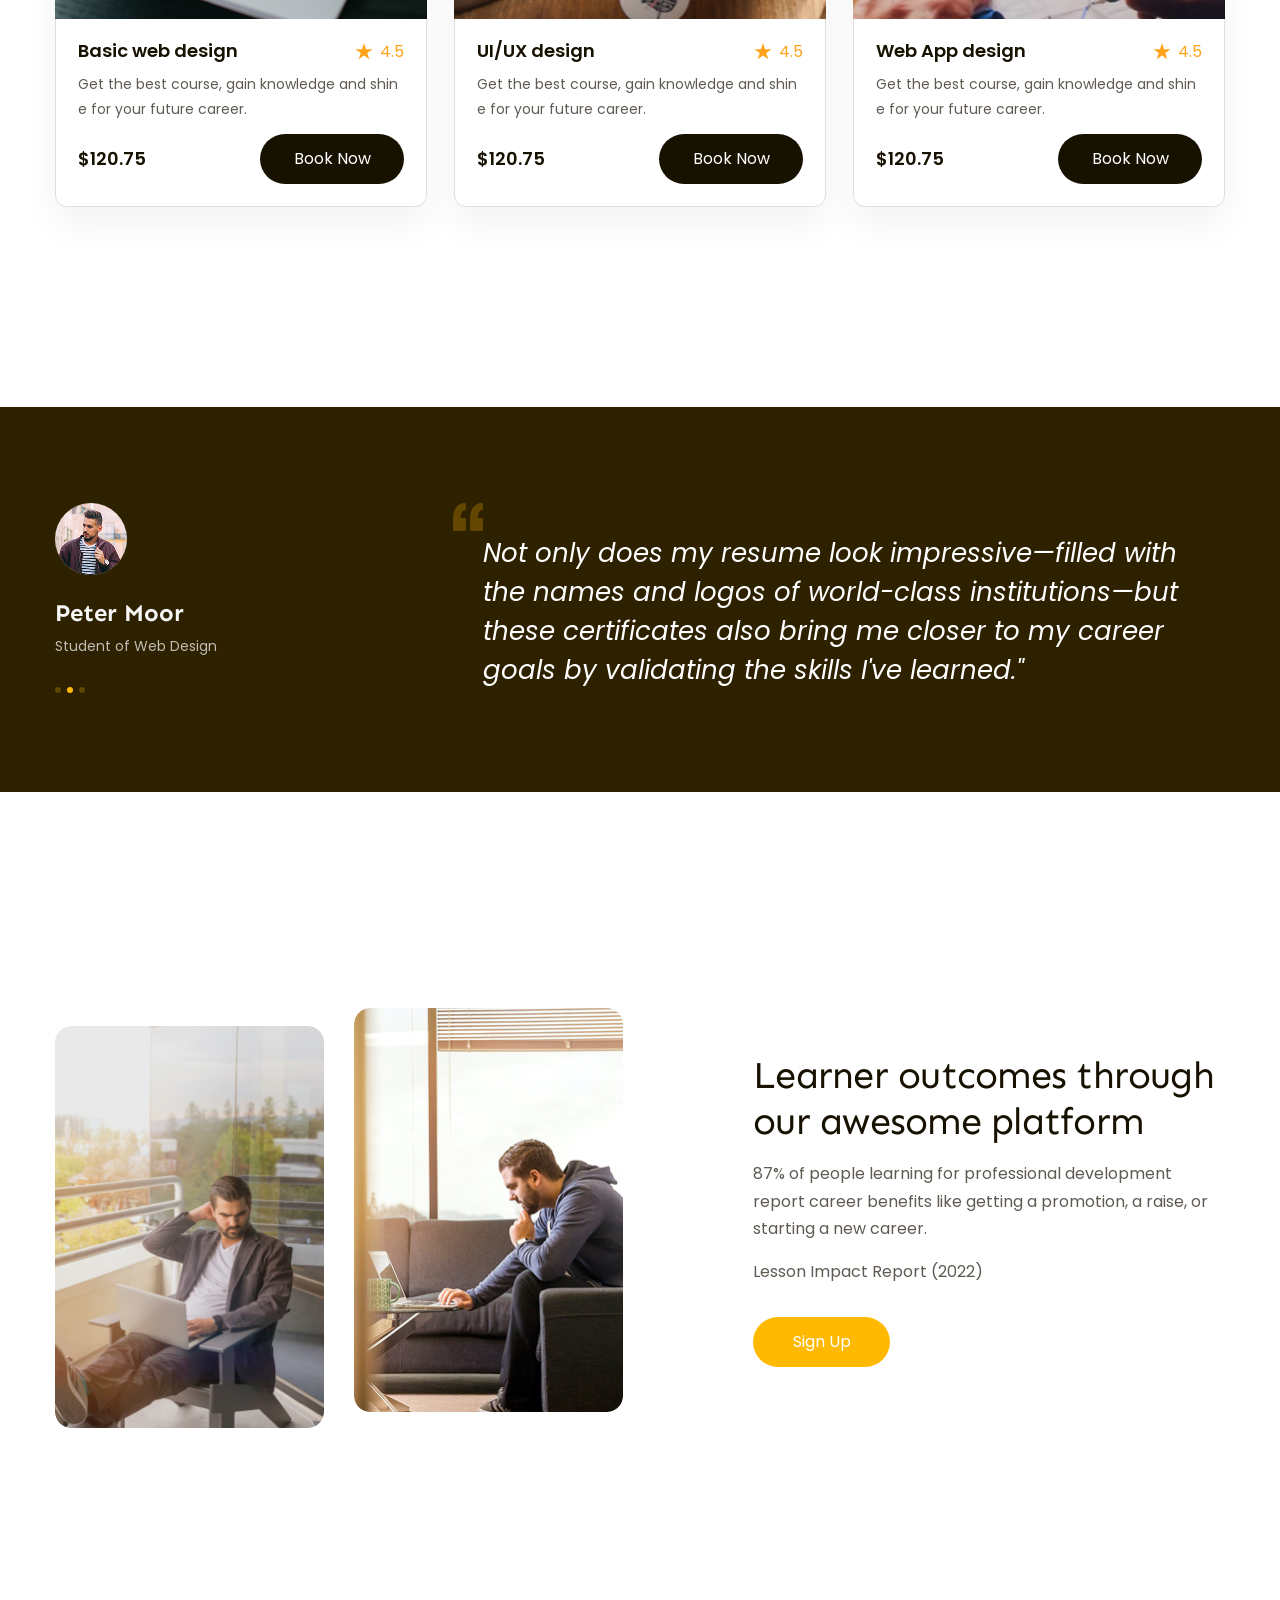
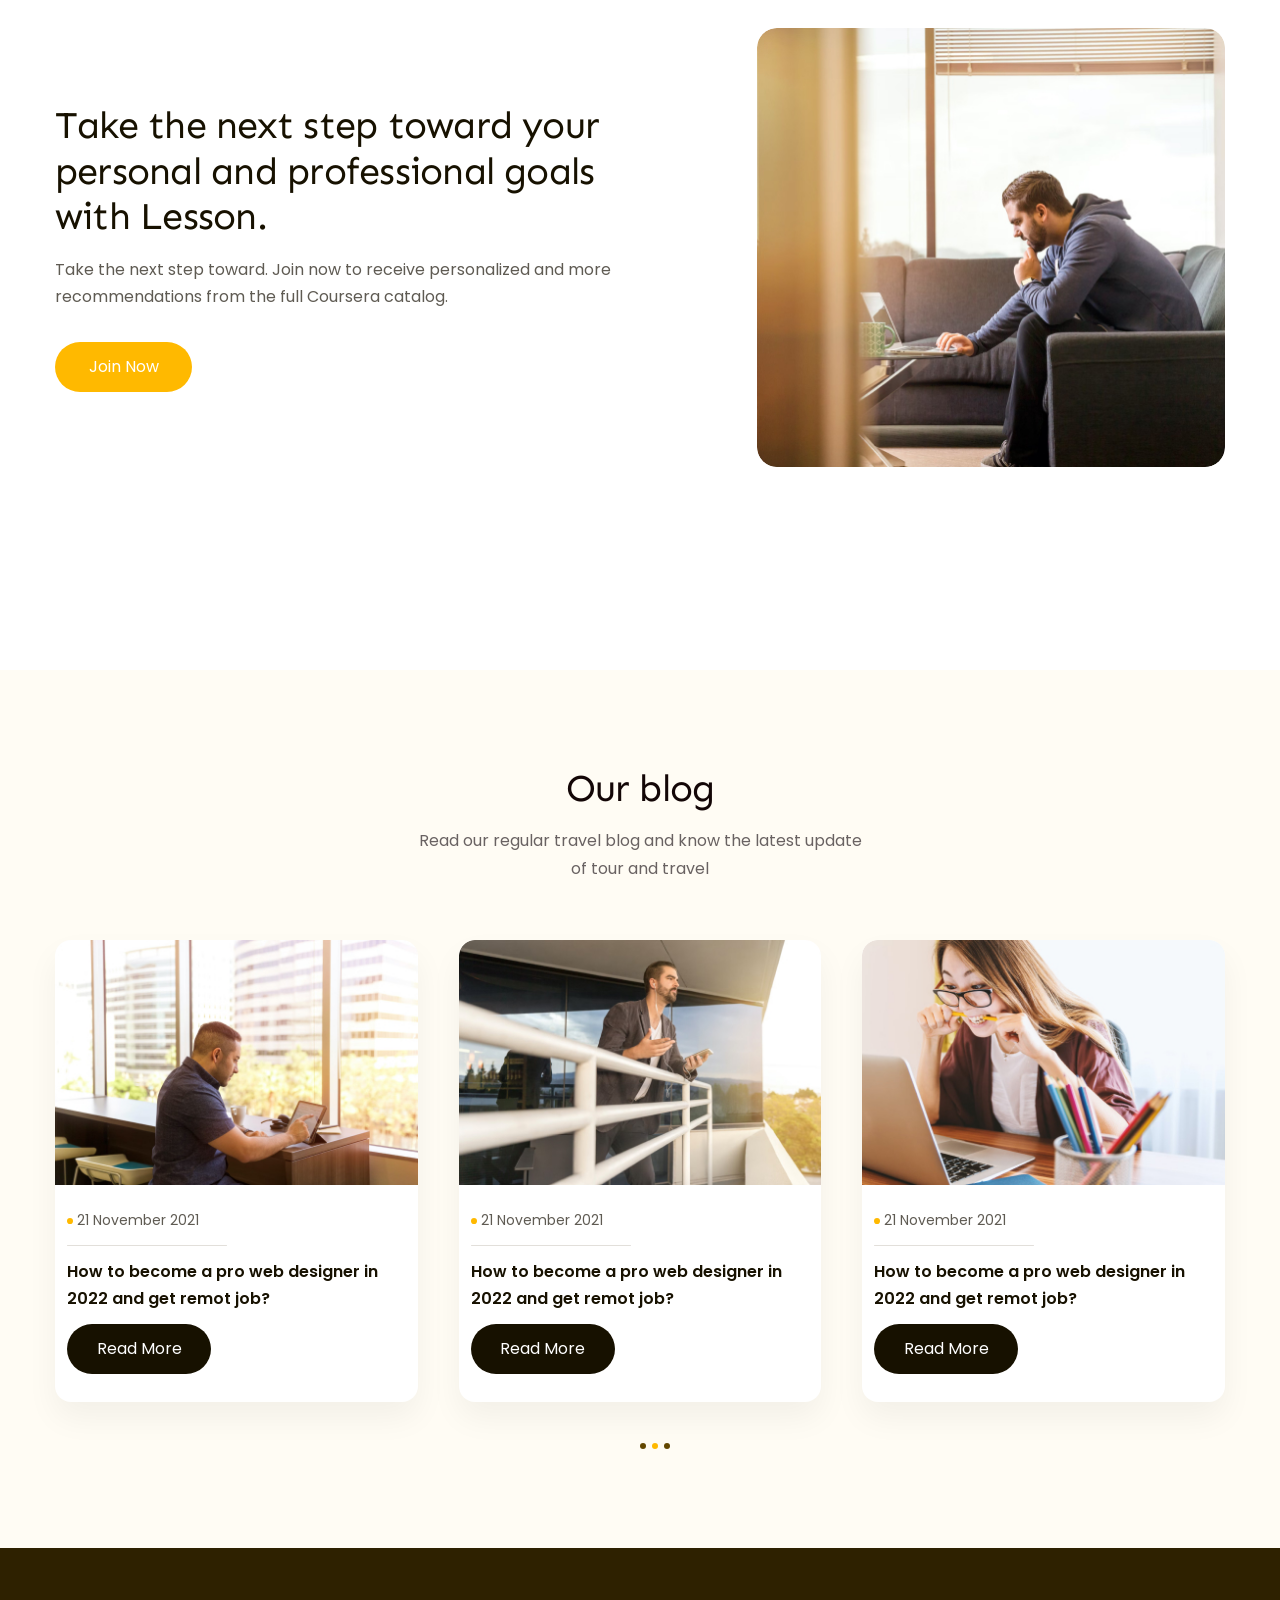
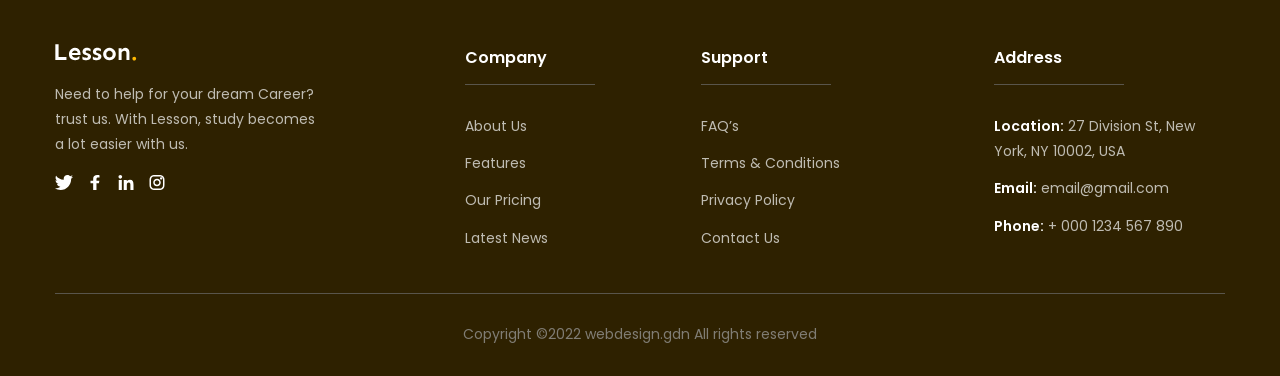
==== commit 5009ce85: "chinh lai cac ty le sang %" ====
--- a/index.html
+++ b/index.html
@@ -293,36 +293,42 @@
                     </div>
                 </div>
             </section>
-            <!-- ----------     slogan--------------- -->
-            <section class="slogan">
+            <!-- ---------- feedback--------------- -->
+            <section class="feedback">
                 <div class="main-content">
-                    <div class="author">
-                        <img
-                            src="./assets/img/avt.jpg"
-                            alt="avatar"
-                            class="avt"
-                        />
-                        <h3 class="name">Peter Moor</h3>
-                        <p class="desc">Student of Web Design</p>
-                        <img
-                            src="./assets/icon/3cham.svg"
-                            alt=""
-                            class="icon"
-                        />
-                    </div>
-                    <main class="slogan-content">
-                        <img
-                            src="./assets/icon/champhay.svg"
-                            alt=""
-                            class="icon"
-                        />
-                        <i
-                            >Not only does my resume look impressive—filled with
-                            the names and logos of world-class institutions—but
-                            these certificates also bring me closer to my career
-                            goals by validating the skills I've learned."
-                        </i>
-                    </main>
+                    <div class="feedback-main">
+                        <div class="feedback-item-1">
+                            <div class="author">
+                                <img
+                                    src="./assets/img/avt.jpg"
+                                    alt="avatar"
+                                    class="avt"
+                                />
+                                <h3 class="name">Peter Moor</h3>
+                                <p class="desc">Student of Web Design</p>
+                                <img
+                                    src="./assets/icon/3cham.svg"
+                                    alt=""
+                                    class="icon"
+                                />
+                            </div>
+                            <main class="feedback-content">
+                                <img
+                                    src="./assets/icon/champhay.svg"
+                                    alt=""
+                                    class="icon"
+                                />
+                                <blockquote class="line-clamp line-4">
+                                    Not only does my resume look
+                                    impressive—filled with the names and logos
+                                    of world-class institutions—but these
+                                    certificates also bring me closer to my
+                                    career goals by validating the skills I've
+                                    learned."
+                                </blockquote>
+                            </main>
+                        </div>
+                    </div>
                 </div>
             </section>
             <!-- -------------stats------------ -->
@@ -341,10 +347,10 @@
                             class="img-stats2"
                         />
                         <div class="stats-main-1">
-                            <h2 class="heading">
+                            <h2 class="heading line-clamp line-2">
                                 Learner outcomes through our awesome platform
                             </h2>
-                            <p class="desc">
+                            <p class="desc line-clamp line-3">
                                 87% of people learning for professional
                                 development report career benefits like getting
                                 a promotion, a raise, or starting a new career.
@@ -355,23 +361,26 @@
                     </div>
                     <!-- -------------stats below---------------- -->
                     <div class="call-action">
-                        <div class="stats-main-2">
-                            <h2 class="heading">
-                                Take the next step toward your personal and
-                                professional goals with Lesson.
-                            </h2>
-                            <p class="desc">
-                                Take the next step toward. Join now to receive
-                                personalized and more recommendations from the
-                                full Coursera catalog.
-                            </p>
-                            <a href="#!" class="btn">Join Now</a>
-                        </div>
-                        <img
-                            src="./assets/img/imgstas3.jpg"
-                            alt="ảnh"
-                            class="img-stats3"
-                        />
+                        <div class="call-action-main">
+                            <div class="stats-main-2">
+                                <h2 class="heading">
+                                    Take the next step toward your personal and
+                                    professional goals with Lesson.
+                                </h2>
+                                <p class="desc">
+                                    Take the next step toward. Join now to
+                                    receive personalized and more
+                                    recommendations from the full Coursera
+                                    catalog.
+                                </p>
+                                <a href="#!" class="btn">Join Now</a>
+                            </div>
+                            <img
+                                src="./assets/img/imgstas3.jpg"
+                                alt="ảnh"
+                                class="img-stats3"
+                            />
+                        </div>
                     </div>
                 </div>
             </section>
@@ -401,7 +410,7 @@
                                     />
                                     <p class="desc">21 November 2021</p>
                                 </div>
-                                <h3 class="heading">
+                                <h3 class="heading line-clamp line-2">
                                     How to become a pro web designer in 2022 and
                                     get remot job?
                                 </h3>
@@ -423,7 +432,7 @@
                                     />
                                     <p class="desc">21 November 2021</p>
                                 </div>
-                                <h3 class="heading">
+                                <h3 class="heading line-clamp line-2">
                                     How to become a pro web designer in 2022 and
                                     get remot job?
                                 </h3>
@@ -445,7 +454,7 @@
                                     />
                                     <p class="desc">21 November 2021</p>
                                 </div>
-                                <h3 class="heading">
+                                <h3 class="heading line-clamp line-2">
                                     How to become a pro web designer in 2022 and
                                     get remot job?
                                 </h3>
--- a/assets/css/styles.css
+++ b/assets/css/styles.css
@@ -25,6 +25,15 @@
 .line-clamp.line-2 {
     --line-clamp: 2;
 }
+
+.line-clamp.line-3 {
+    --line-clamp: 3;
+}
+
+.line-clamp.line-4 {
+    --line-clamp: 4;
+}
+
 .break-all {
     word-break: break-all;
 }
@@ -135,8 +144,8 @@
 }
 
 .hero .media-block .img {
-    width: 470px;
-    height: 685px;
+    width: 82%;
+    height: auto;
     border-radius: 20px;
     object-fit: cover;
 }
@@ -348,7 +357,6 @@
 }
 .review .desc {
     margin: 6px 0 12px;
-    width: 326px;
     color: #5f5b53;
     font-size: 1.4rem;
     font-weight: 400;
@@ -378,20 +386,16 @@
     transition: background 0.3s ease-in-out;
 }
 /* ----------------Slogan------------------ */
-.slogan {
+.feedback {
     background: #2e2100;
-    padding-top: 96px;
-    padding-bottom: 96px;
-}
-.slogan .main-content {
-    position: relative;
-    display: flex;
-    justify-content: space-between;
-    align-items: end;
-    min-width: 400px;
-    height: 192px;
-}
-.slogan .avt {
+    padding: 96px 0;
+    margin-top: 65px;
+}
+.main-content .feedback-item-1 {
+    display: flex;
+    width: 100%;
+}
+.feedback-main .avt {
     width: 72px;
     height: 72px;
     object-fit: cover;
@@ -406,7 +410,6 @@
     margin: 18px 0 4px;
 }
 .author .desc {
-    min-width: 159px;
     color: #bfbcb2;
     font-size: 1.4rem;
     font-weight: 400;
@@ -417,17 +420,13 @@
     height: 6px;
     margin-top: 28px;
 }
-.slogan-content .icon {
-    position: absolute;
-    left: 400px;
-    top: 0;
-    width: 30px;
-    height: 28px;
-}
-.slogan-content i {
-    display: inline-block;
-    width: 740px;
-    height: 160px;
+
+.feedback-content {
+    width: 66%;
+    margin-left: auto;
+}
+.feedback-content blockquote {
+    margin-left: 30px;
     color: #fff;
     font-size: 2.6rem;
     font-style: italic;
@@ -462,21 +461,24 @@
 /* stats on */
 .stats .highlight {
     display: flex;
+    align-items: center;
+    width: 100%;
 }
 .highlight .stats-main-1 {
-    padding-top: 58px;
+    width: 41%;
+    height: auto;
 }
 .highlight .img-stats1 {
     margin: 34px 30px 0 0;
-    min-width: 270px;
-    height: 404px;
+    width: 23%;
+    height: auto;
     object-fit: cover;
     border-radius: 16px;
 }
 .highlight .img-stats2 {
     margin-right: 130px;
-    min-width: 270px;
-    height: 405px;
+    width: 23%;
+    height: auto;
     object-fit: cover;
 
     border-radius: 16px;
@@ -485,27 +487,28 @@
     padding: 16px 0 32px;
 }
 /* stats below */
-.stats .call-action {
-    display: flex;
+.stats .call-action-main {
+    display: flex;
+    align-items: center;
+    width: 100%;
     padding-top: 200px;
-    height: 135px;
-}
-.call-action .stats-main-2 {
-    margin-top: 71px;
+}
+.stats-main-2 {
+    width: 48%;
 }
 .stats-main-2 .heading {
-    width: 570px;
-    height: 144px;
+    width: 100%x;
+    height: auto;
 }
 .stats-main-2 .desc {
-    width: 570px;
+    width: 100%;
     padding-bottom: 32px;
 }
 .call-action .img-stats3 {
-    min-width: 470px;
-    height: 440px;
+    width: 40%;
+    height: auto;
     object-fit: cover;
-    padding-left: 130px;
+    margin-left: auto;
     border-radius: 20px;
 }
 
@@ -549,18 +552,20 @@
 /* -------------blog-main------------- */
 .blog .blog-main {
     display: flex;
+    width: 100%;
+    height: auto;
     justify-content: space-between;
 }
 .blog-main-content-parent {
-    min-width: 370px;
-    height: 467px;
+    width: 31%;
+    height: auto;
     border-radius: 16px;
     background: #fff;
     box-shadow: 0px 16px 32px 0px rgba(0, 0, 0, 0.05);
 }
 .blog-main-content-parent .img {
-    width: 370px;
-    height: 250px;
+    width: 100%;
+    height: auto;
     object-fit: cover;
     border-radius: 16px 16px 0px 0px;
 }
@@ -591,7 +596,7 @@
     line-height: 1.8; /* 185.714% */
 }
 .blog-main .heading {
-    width: 330px;
+    width: 100%;
     margin-top: 24px;
     color: #171100;
     font-size: 1.6rem;
@@ -599,7 +604,7 @@
     line-height: 1.7; /* 175% */
 }
 .blog-main .btn {
-    margin-top: 12px;
+    margin: 12px 0 28px;
     width: 118px;
     height: 50px;
 }
@@ -620,7 +625,7 @@
 }
 
 .main-content-child-1 {
-    padding-right: 145px;
+    width: 35%;
 }
 
 .main-content-child-1 .icon {
@@ -636,7 +641,7 @@
 }
 .main-content-child-1 .desc {
     padding: 18px 0;
-    width: 267px;
+    width: calc(100% - 145px);
 }
 .main-content-child-1 .icon-parent {
     display: flex;
@@ -652,7 +657,7 @@
 .main-content-child-2 {
     display: flex;
     justify-content: space-between;
-    width: 785px;
+    width: 65%;
     height: 211px;
 }
 .main-content-child-2 .heading {
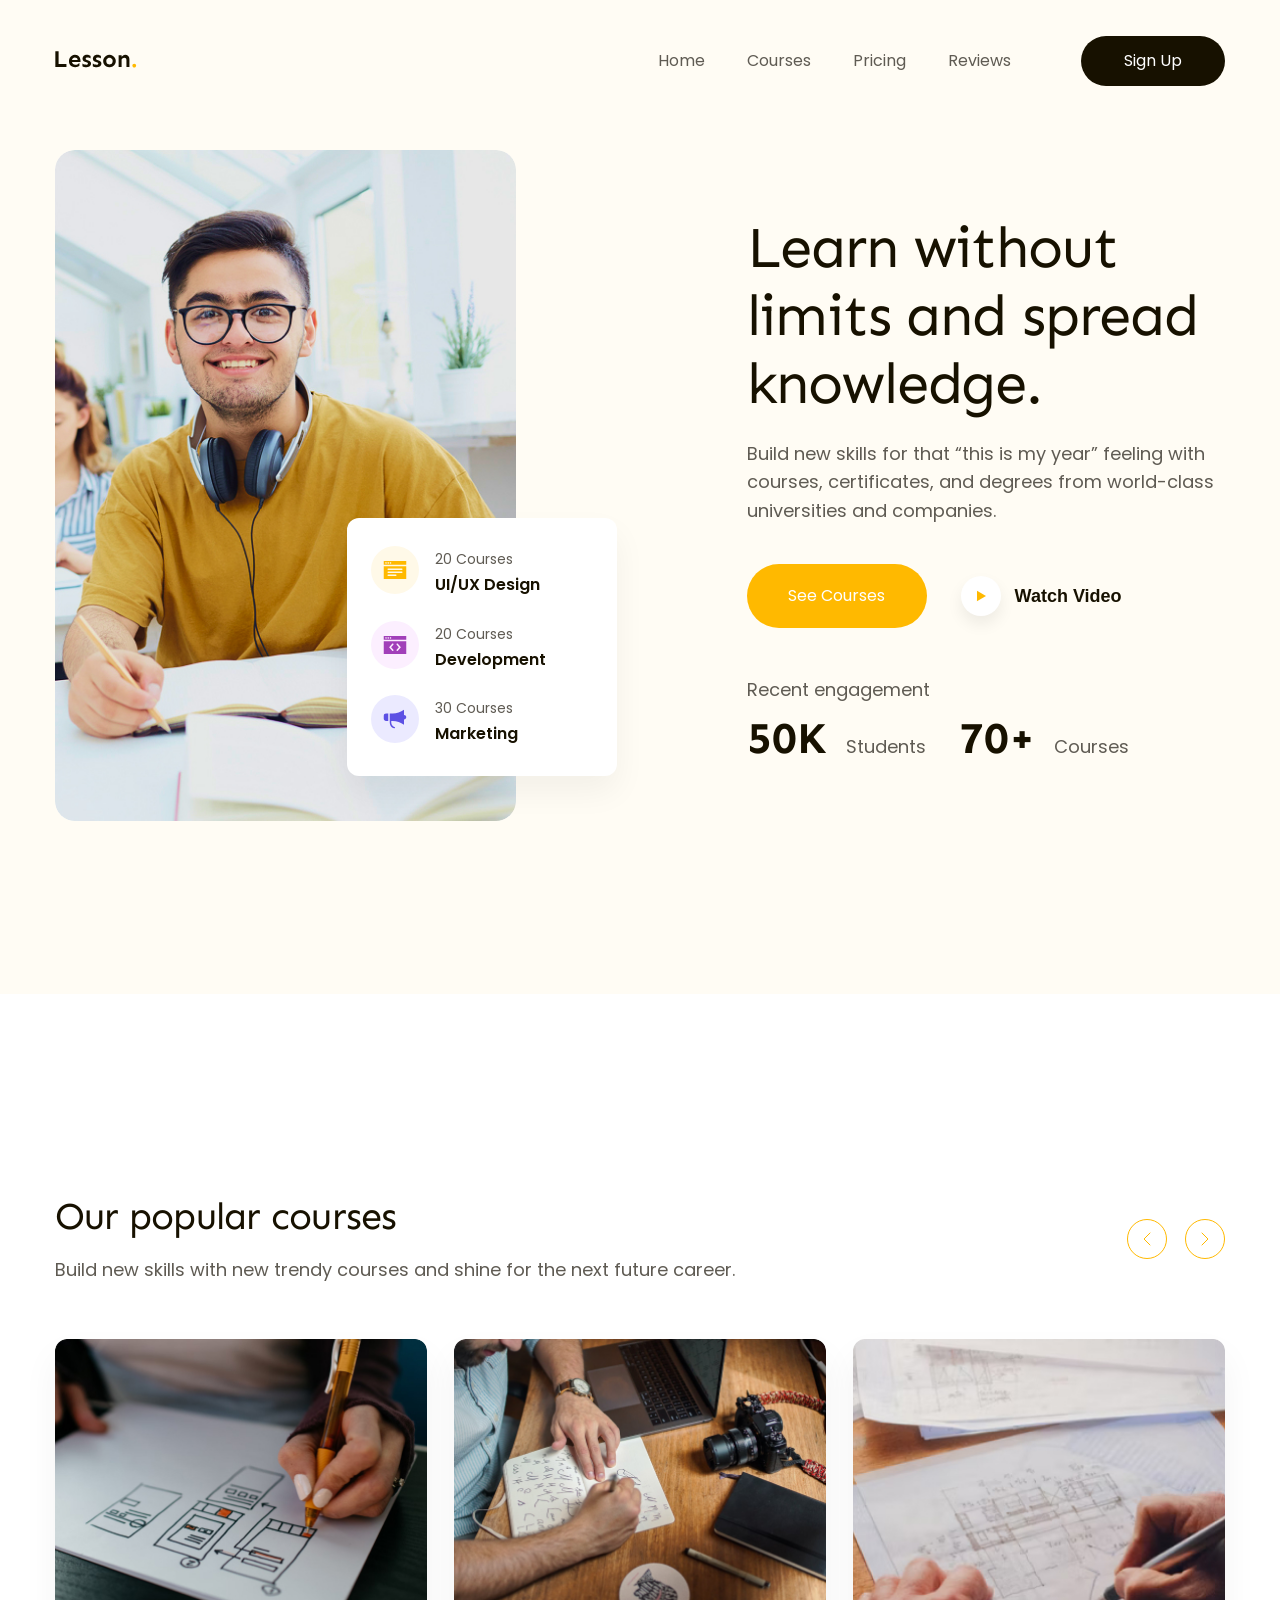
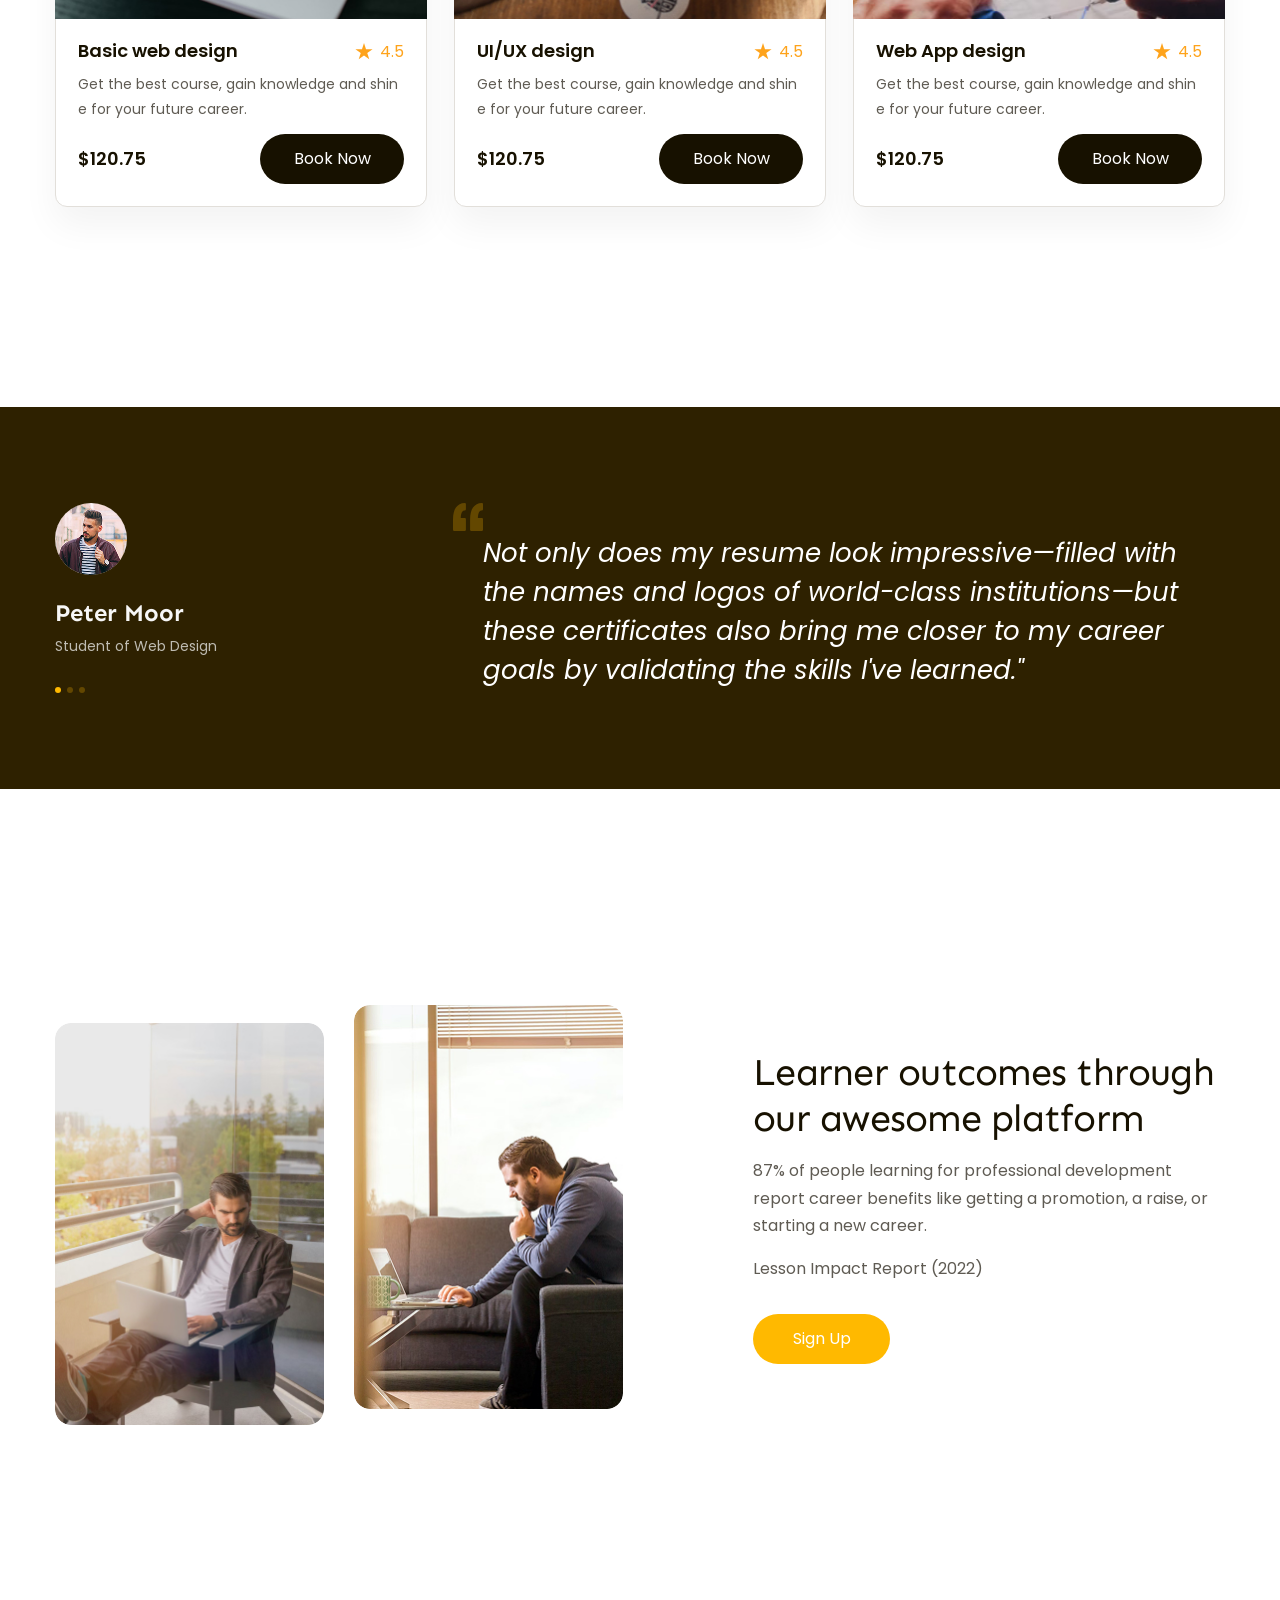
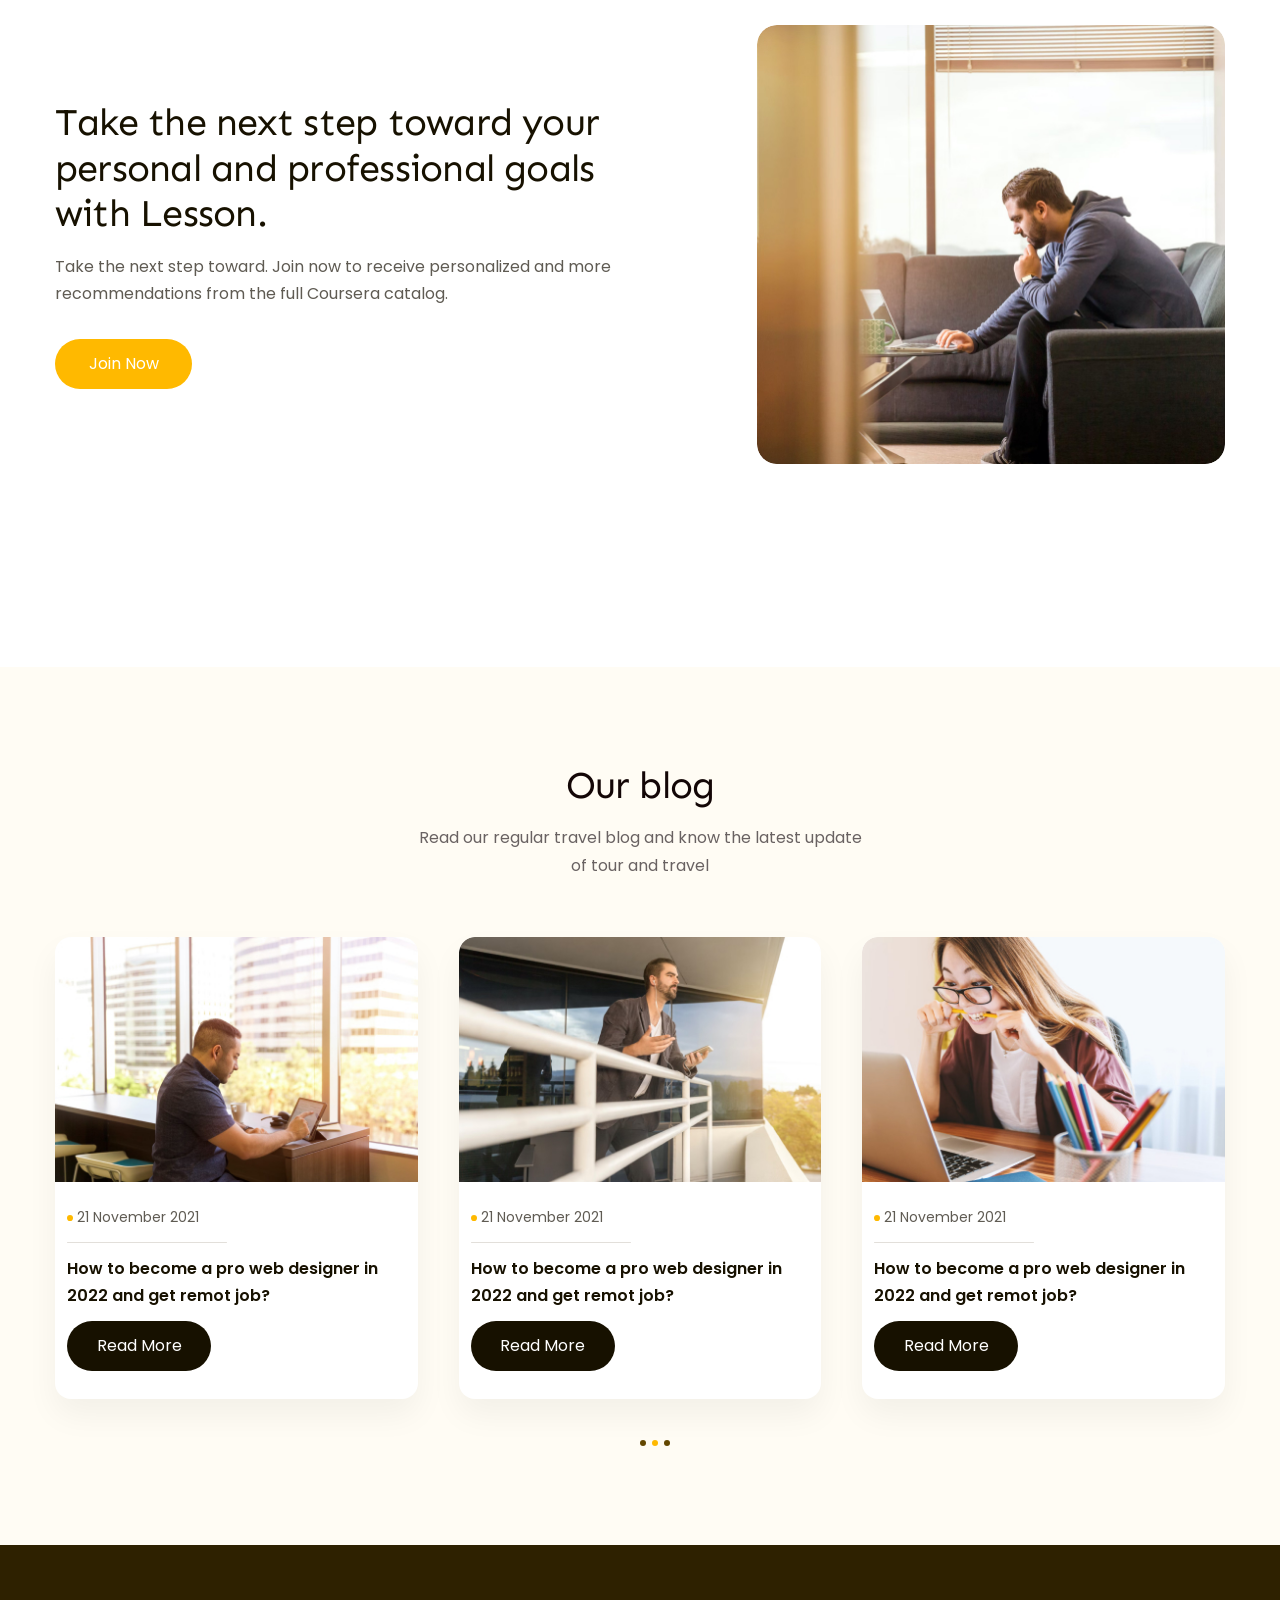
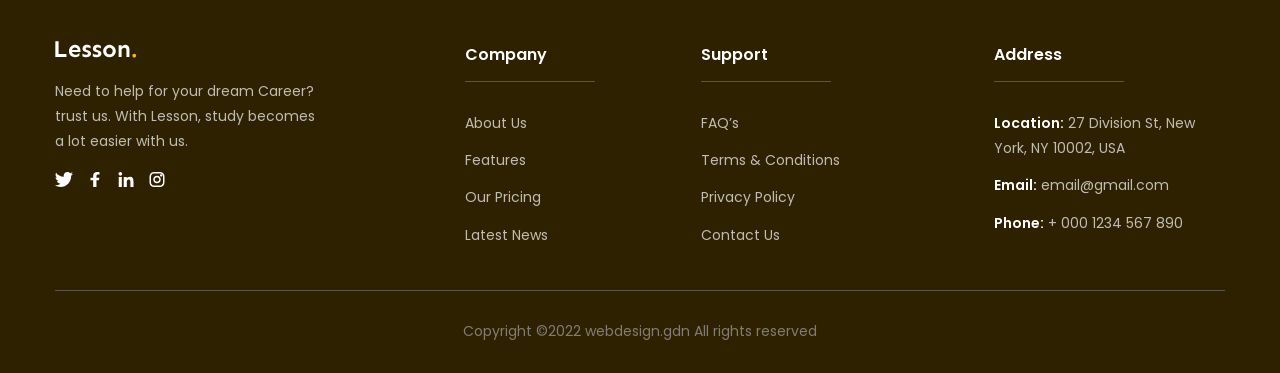
==== commit 0ab68e27: "tạo list cho phần feedback" ====
--- a/index.html
+++ b/index.html
@@ -296,8 +296,9 @@
             <!-- ---------- feedback--------------- -->
             <section class="feedback">
                 <div class="main-content">
-                    <div class="feedback-main">
-                        <div class="feedback-item-1">
+                    <div class="feedback-list">
+                        <!-- item 1  -->
+                        <div class="feedback-item">
                             <div class="author">
                                 <img
                                     src="./assets/img/avt.jpg"
@@ -306,11 +307,75 @@
                                 />
                                 <h3 class="name">Peter Moor</h3>
                                 <p class="desc">Student of Web Design</p>
-                                <img
-                                    src="./assets/icon/3cham.svg"
+                                <div class="dot-icon">
+                                    <span class="dot active"></span>
+                                    <span class="dot"></span>
+                                    <span class="dot"></span>
+                                </div>
+                            </div>
+                            <main class="feedback-content">
+                                <img
+                                    src="./assets/icon/champhay.svg"
                                     alt=""
                                     class="icon"
                                 />
+                                <blockquote class="line-clamp line-4">
+                                    Not only does my resume look
+                                    impressive—filled with the names and logos
+                                    of world-class institutions—but these
+                                    certificates also bring me closer to my
+                                    career goals by validating the skills I've
+                                    learned."
+                                </blockquote>
+                            </main>
+                            <!-- item 2 -->
+                        </div>
+                        <div class="feedback-item">
+                            <div class="author">
+                                <img
+                                    src="./assets/img/avt-feedback-2.jpg"
+                                    alt="avatar"
+                                    class="avt"
+                                />
+                                <h3 class="name">Peter Moor</h3>
+                                <p class="desc">Student of Web Design</p>
+                                <div class="dot-icon">
+                                    <span class="dot"></span>
+                                    <span class="dot active"></span>
+                                    <span class="dot"></span>
+                                </div>
+                            </div>
+                            <main class="feedback-content">
+                                <img
+                                    src="./assets/icon/champhay.svg"
+                                    alt=""
+                                    class="icon"
+                                />
+                                <blockquote class="line-clamp line-4">
+                                    Not only does my resume look
+                                    impressive—filled with the names and logos
+                                    of world-class institutions—but these
+                                    certificates also bring me closer to my
+                                    career goals by validating the skills I've
+                                    learned."
+                                </blockquote>
+                            </main>
+                        </div>
+                        <!-- item 3 -->
+                        <div class="feedback-item">
+                            <div class="author">
+                                <img
+                                    src="./assets/img/avt-feedback-3.jpg"
+                                    alt="avatar"
+                                    class="avt"
+                                />
+                                <h3 class="name">Peter Moor</h3>
+                                <p class="desc">Student of Web Design</p>
+                                <div class="dot-icon">
+                                    <span class="dot"></span>
+                                    <span class="dot"></span>
+                                    <span class="dot active"></span>
+                                </div>
                             </div>
                             <main class="feedback-content">
                                 <img
--- a/assets/css/styles.css
+++ b/assets/css/styles.css
@@ -391,11 +391,38 @@
     padding: 96px 0;
     margin-top: 65px;
 }
-.main-content .feedback-item-1 {
+.feedback .feedback-list {
     display: flex;
     width: 100%;
-}
-.feedback-main .avt {
+    overflow: hidden;
+}
+.main-content .feedback-item {
+    display: flex;
+    width: 100%;
+    flex-shrink: 0;
+    /* di chuyen giua cac item 
+    transform: translate(-100%);
+    transition: all ease 0.5s; */
+}
+.dot-icon {
+    width: 30px;
+    display: flex;
+    justify-content: space-between;
+    margin-top: 28px;
+}
+.dot-icon .dot {
+    display: inline-block;
+    width: 6px;
+    height: 6px;
+    border-radius: 6px;
+    background: #634700;
+}
+.dot-icon .dot.active {
+    background: rgba(255, 185, 0, 1);
+    border: none;
+}
+
+.feedback-list .avt {
     width: 72px;
     height: 72px;
     object-fit: cover;
